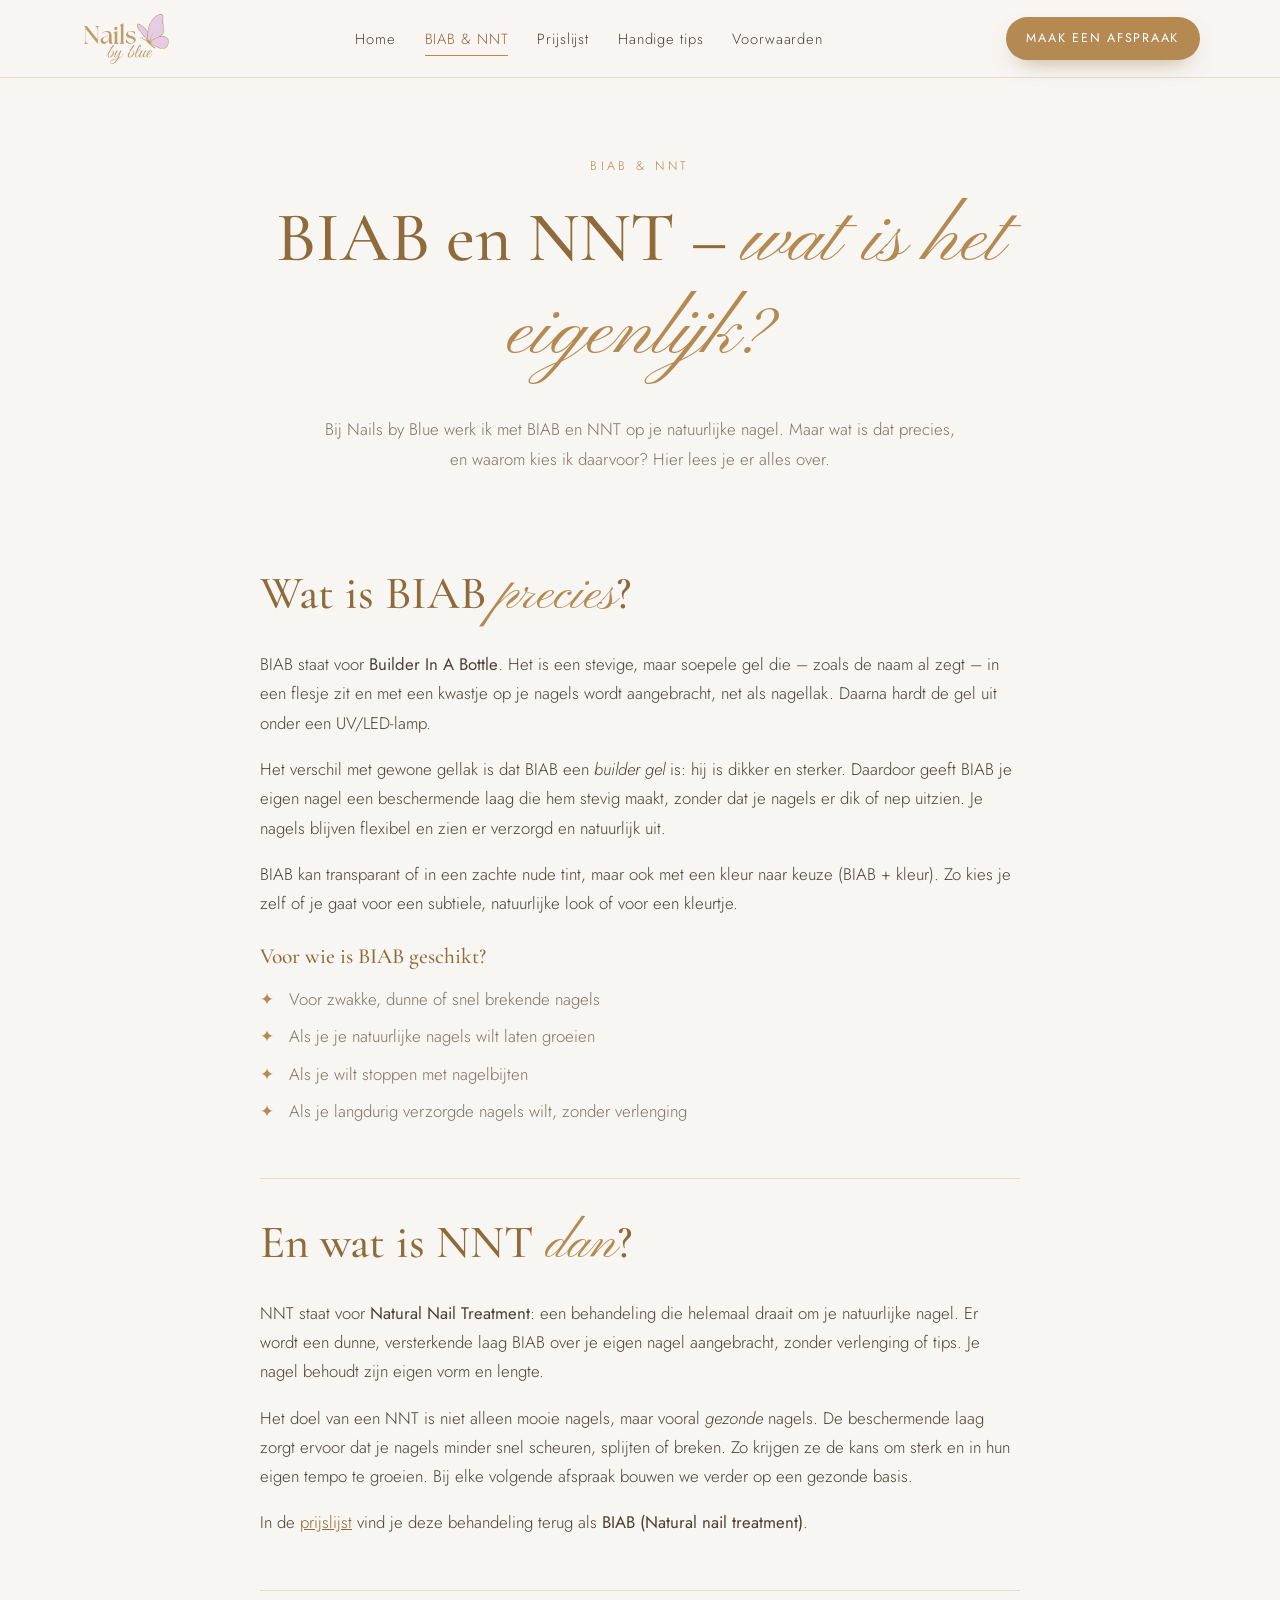
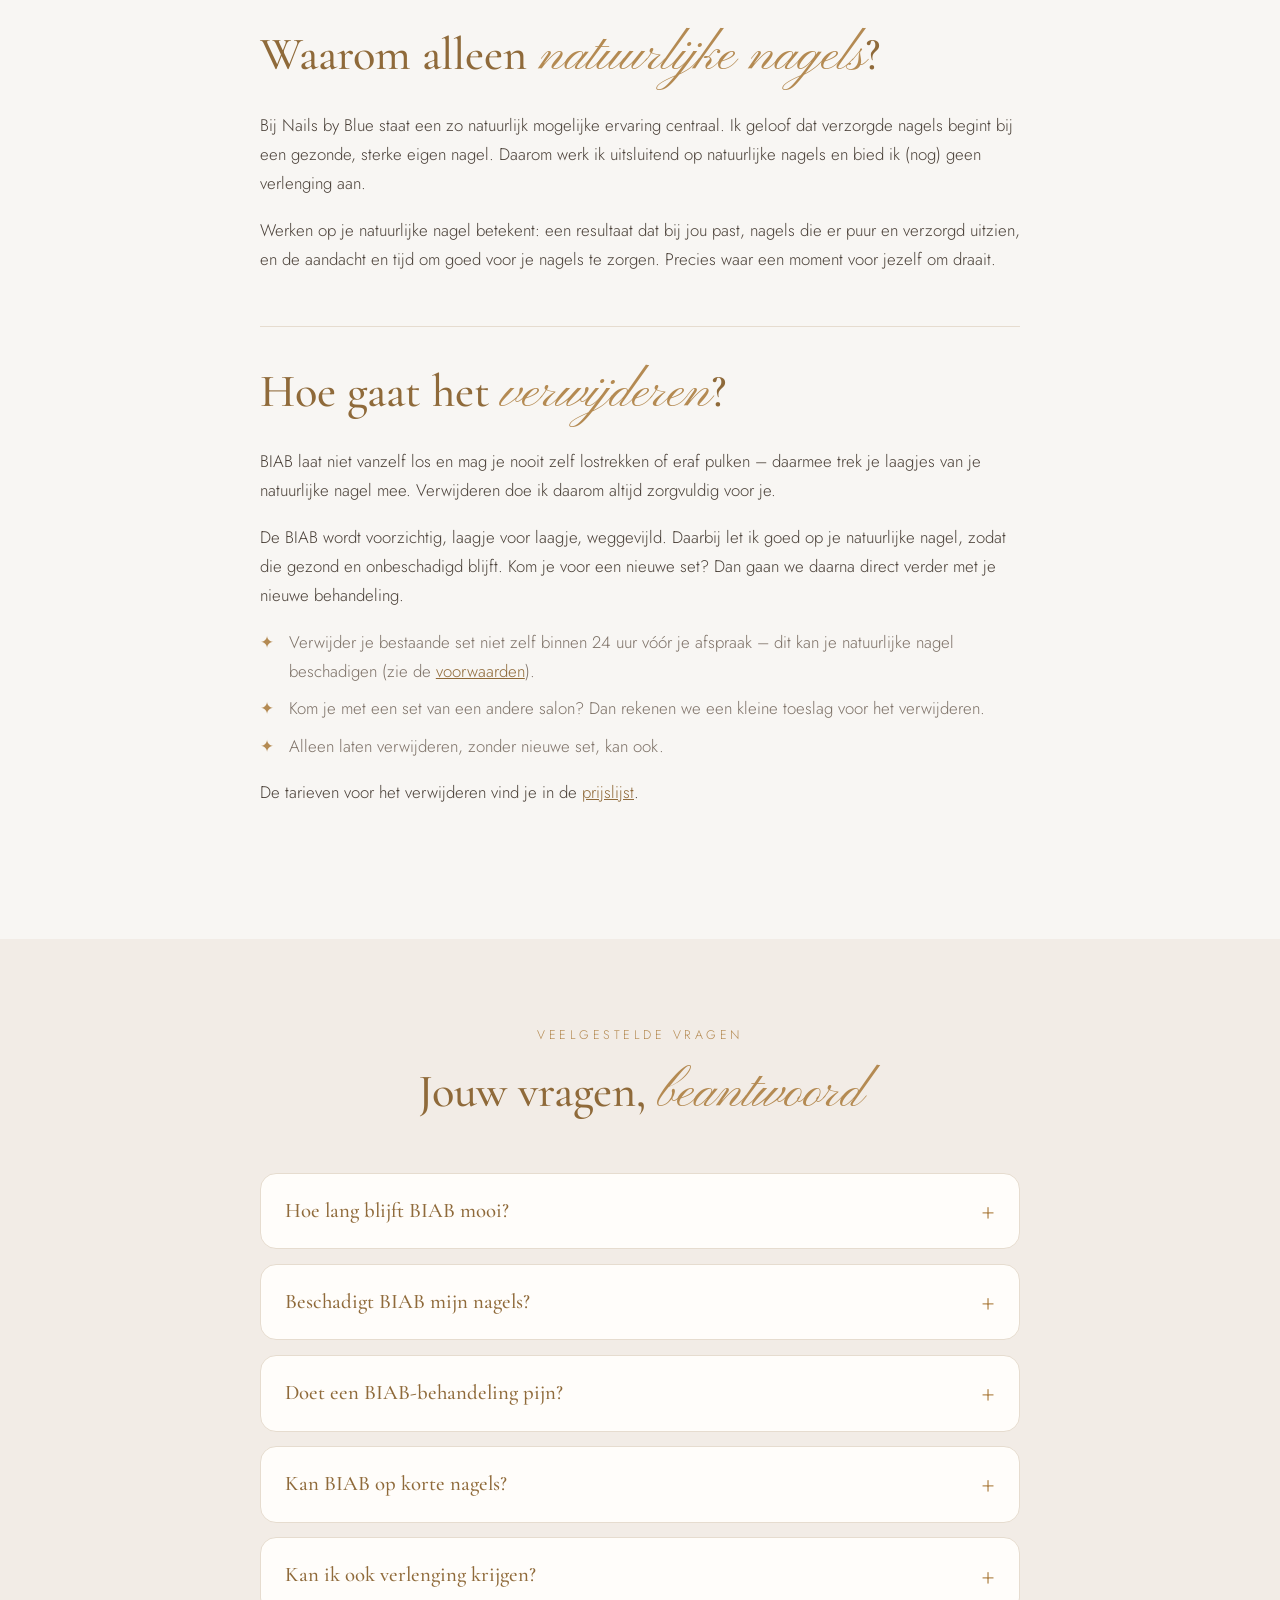
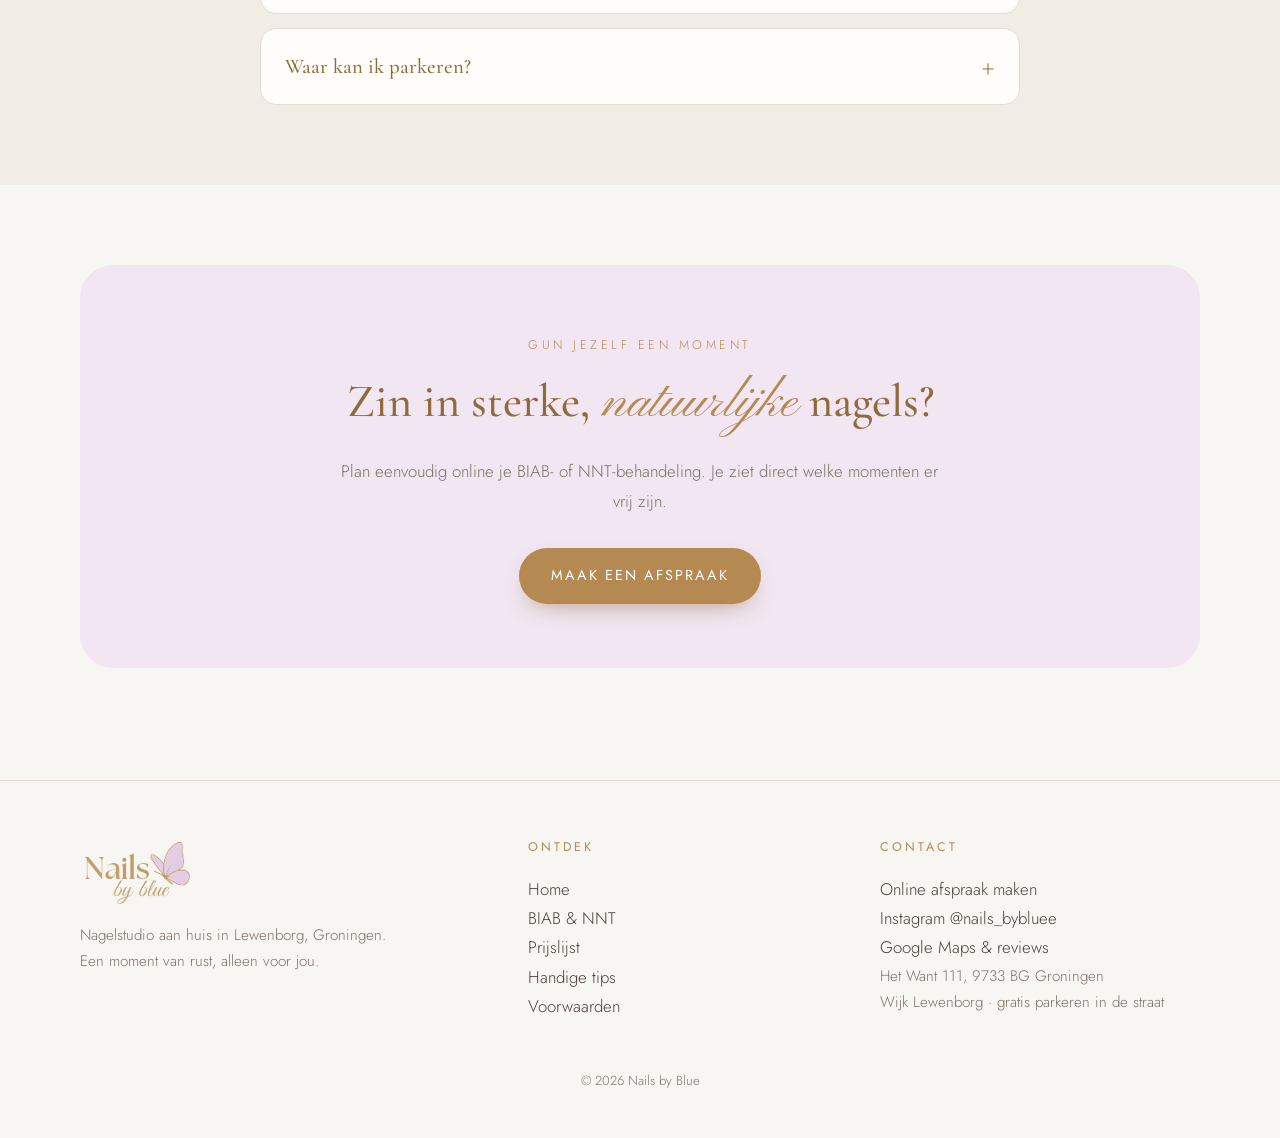
==== biab.html @ c735ba34 "Show address Het Want 111, 9733 BG Groningen on site and in structured data Co-Authored-By: Claude O" ====
<!doctype html>
<html lang="nl">
<head>
  <meta charset="utf-8">
  <meta name="viewport" content="width=device-width, initial-scale=1">
  <title>Wat is BIAB en NNT? | BIAB nagelstudio Groningen | Nails by Blue</title>
  <meta name="description" content="Wat is BIAB (Builder In A Bottle) en NNT (Natural Nail Treatment)? Lees alles over BIAB op je natuurlijke nagel, het verwijderen en veelgestelde vragen – Nails by Blue, nagelstudio aan huis in Groningen.">
  <meta property="og:title" content="Wat is BIAB en NNT? | BIAB nagelstudio Groningen | Nails by Blue">
  <meta property="og:description" content="Wat is BIAB (Builder In A Bottle) en NNT (Natural Nail Treatment)? Lees alles over BIAB op je natuurlijke nagel, het verwijderen en veelgestelde vragen – Nails by Blue, nagelstudio aan huis in Groningen.">
  <meta property="og:image" content="assets/logo-hand.png">
  <meta name="theme-color" content="#f8f6f3">
  <link rel="icon" href="assets/favicon.png">
  <link rel="preconnect" href="https://fonts.googleapis.com">
  <link rel="preconnect" href="https://fonts.gstatic.com" crossorigin>
  <link href="https://fonts.googleapis.com/css2?family=Cormorant+Garamond:ital,wght@0,400;0,500;1,400&family=Jost:wght@300;400&family=Pinyon+Script&display=swap" rel="stylesheet">
  <link rel="stylesheet" href="css/style.css?v=2026-10-13-2">
  <script type="application/ld+json">
{
  "@context": "https://schema.org",
  "@type": "FAQPage",
  "mainEntity": [
    {
      "@type": "Question",
      "name": "Hoe lang blijft BIAB mooi?",
      "acceptedAnswer": {
        "@type": "Answer",
        "text": "Gemiddeld blijft BIAB 3 tot 4 weken mooi zitten. Dit is afhankelijk van je nagelgroei en hoe je met je nagels omgaat."
      }
    },
    {
      "@type": "Question",
      "name": "Beschadigt BIAB mijn nagels?",
      "acceptedAnswer": {
        "@type": "Answer",
        "text": "Nee! Niet als het professioneel wordt aangebracht door iemand die een geschikte opleiding heeft gevolgd. Het beschadigen gebeurt meestal door het zelf lostrekken van de BIAB of het verkeerd verwijderen."
      }
    },
    {
      "@type": "Question",
      "name": "Doet een BIAB-behandeling pijn?",
      "acceptedAnswer": {
        "@type": "Answer",
        "text": "Nee! Een BIAB-behandeling doet geen pijn. Tijdens het vijlen of uitharden in de lamp kun je een warm gevoel ervaren. Dit is normaal! Geef dit altijd aan en haal je hand even uit de lamp. En wist je dat dit kan afhangen van in welke week je van je cyclus zit? Tijdens je menstruatie kunnen je nagels bijvoorbeeld wat gevoeliger zijn hiervoor."
      }
    },
    {
      "@type": "Question",
      "name": "Kan BIAB op korte nagels?",
      "acceptedAnswer": {
        "@type": "Answer",
        "text": "Ja! BIAB is geschikt voor korte nagels. Het verstevigt de natuurlijke nagels en laat deze mooi groeien."
      }
    },
    {
      "@type": "Question",
      "name": "Kan ik ook verlenging krijgen?",
      "acceptedAnswer": {
        "@type": "Answer",
        "text": "Ik werk uitsluitend op natuurlijke nagels. Helaas is verlenging (nog) niet mogelijk."
      }
    },
    {
      "@type": "Question",
      "name": "Waar kan ik parkeren?",
      "acceptedAnswer": {
        "@type": "Answer",
        "text": "De studio is op Het Want 111, 9733 BG Groningen (wijk Lewenborg). Je kunt gratis parkeren in de straat. Kom je liever met de bus? Buslijn 3 brengt je naar Lewenborg."
      }
    }
  ]
}
  </script>
</head>
<body>
  <header class="site-header">
    <div class="container nav">
      <a class="brand" href="index.html" aria-label="Nails by Blue – home"><img src="assets/logo-wordmark.png" alt="Nails by Blue" width="273" height="171"></a>
      <button class="nav-toggle" aria-label="Menu" aria-expanded="false" aria-controls="menu"><span></span><span></span><span></span></button>
      <ul class="nav-links" id="menu">
        <li><a href="index.html">Home</a></li>
        <li><a href="biab.html" aria-current="page">BIAB &amp; NNT</a></li>
        <li><a href="prijslijst.html">Prijslijst</a></li>
        <li><a href="tips.html">Handige tips</a></li>
        <li><a href="voorwaarden.html">Voorwaarden</a></li>
      </ul>
      <a class="btn btn-primary" href="https://nails-by-blue.salonized.com/widget_bookings/new?utm_source=website&amp;utm_medium=site&amp;utm_content=cta" target="_blank" rel="noopener">Maak een afspraak</a>
    </div>
  </header>

  <main>

    <section class="page-hero">
      <div class="narrow">
        <span class="eyebrow">BIAB &amp; NNT</span>
        <h1>BIAB en NNT – <span class="script">wat is het eigenlijk?</span></h1>
        <p>Bij Nails by Blue werk ik met BIAB en NNT op je natuurlijke nagel. Maar wat is dat precies, en waarom kies ik daarvoor? Hier lees je er alles over.</p>
      </div>
    </section>

    <section class="article" style="padding-top:1rem">
      <div class="narrow">
        <div class="article-block reveal">
          <h2>Wat is BIAB <span class="script">precies</span>?</h2>
          <p>BIAB staat voor <strong>Builder In A Bottle</strong>. Het is een stevige, maar soepele gel die – zoals de naam al zegt – in een flesje zit en met een kwastje op je nagels wordt aangebracht, net als nagellak. Daarna hardt de gel uit onder een UV/LED-lamp.</p>
          <p>Het verschil met gewone gellak is dat BIAB een <em>builder gel</em> is: hij is dikker en sterker. Daardoor geeft BIAB je eigen nagel een beschermende laag die hem stevig maakt, zonder dat je nagels er dik of nep uitzien. Je nagels blijven flexibel en zien er verzorgd en natuurlijk uit.</p>
          <p>BIAB kan transparant of in een zachte nude tint, maar ook met een kleur naar keuze (BIAB + kleur). Zo kies je zelf of je gaat voor een subtiele, natuurlijke look of voor een kleurtje.</p>
          <h3>Voor wie is BIAB geschikt?</h3>
          <ul class="check-list">
            <li>Voor zwakke, dunne of snel brekende nagels</li>
            <li>Als je je natuurlijke nagels wilt laten groeien</li>
            <li>Als je wilt stoppen met nagelbijten</li>
            <li>Als je langdurig verzorgde nagels wilt, zonder verlenging</li>
          </ul>
        </div>

        <div class="article-block reveal">
          <h2>En wat is NNT <span class="script">dan</span>?</h2>
          <p>NNT staat voor <strong>Natural Nail Treatment</strong>: een behandeling die helemaal draait om je natuurlijke nagel. Er wordt een dunne, versterkende laag BIAB over je eigen nagel aangebracht, zonder verlenging of tips. Je nagel behoudt zijn eigen vorm en lengte.</p>
          <p>Het doel van een NNT is niet alleen mooie nagels, maar vooral <em>gezonde</em> nagels. De beschermende laag zorgt ervoor dat je nagels minder snel scheuren, splijten of breken. Zo krijgen ze de kans om sterk en in hun eigen tempo te groeien. Bij elke volgende afspraak bouwen we verder op een gezonde basis.</p>
          <p>In de <a href="prijslijst.html">prijslijst</a> vind je deze behandeling terug als <strong>BIAB (Natural nail treatment)</strong>.</p>
        </div>

        <div class="article-block reveal">
          <h2>Waarom alleen <span class="script">natuurlijke nagels</span>?</h2>
          <p>Bij Nails by Blue staat een zo natuurlijk mogelijke ervaring centraal. Ik geloof dat verzorgde nagels begint bij een gezonde, sterke eigen nagel. Daarom werk ik uitsluitend op natuurlijke nagels en bied ik (nog) geen verlenging aan.</p>
          <p>Werken op je natuurlijke nagel betekent: een resultaat dat bij jou past, nagels die er puur en verzorgd uitzien, en de aandacht en tijd om goed voor je nagels te zorgen. Precies waar een moment voor jezelf om draait.</p>
        </div>

        <div class="article-block reveal">
          <h2>Hoe gaat het <span class="script">verwijderen</span>?</h2>
          <p>BIAB laat niet vanzelf los en mag je nooit zelf lostrekken of eraf pulken – daarmee trek je laagjes van je natuurlijke nagel mee. Verwijderen doe ik daarom altijd zorgvuldig voor je.</p>
          <p>De BIAB wordt voorzichtig, laagje voor laagje, weggevijld. Daarbij let ik goed op je natuurlijke nagel, zodat die gezond en onbeschadigd blijft. Kom je voor een nieuwe set? Dan gaan we daarna direct verder met je nieuwe behandeling.</p>
          <ul class="check-list">
            <li>Verwijder je bestaande set niet zelf binnen 24 uur vóór je afspraak – dit kan je natuurlijke nagel beschadigen (zie de <a href="voorwaarden.html">voorwaarden</a>).</li>
            <li>Kom je met een set van een andere salon? Dan rekenen we een kleine toeslag voor het verwijderen.</li>
            <li>Alleen laten verwijderen, zonder nieuwe set, kan ook.</li>
          </ul>
          <p>De tarieven voor het verwijderen vind je in de <a href="prijslijst.html">prijslijst</a>.</p>
        </div>
      </div>
    </section>

    <section class="section-soft" id="veelgestelde-vragen">
      <div class="narrow">
        <div class="section-head reveal">
          <span class="eyebrow">Veelgestelde vragen</span>
          <h2>Jouw vragen, <span class="script">beantwoord</span></h2>
        </div>
        <div class="faq">
          <details class="faq-item reveal">
            <summary>Hoe lang blijft BIAB mooi?</summary>
            <p>Gemiddeld blijft BIAB 3 tot 4 weken mooi zitten. Dit is afhankelijk van je nagelgroei en hoe je met je nagels omgaat.</p>
          </details>
          <details class="faq-item reveal">
            <summary>Beschadigt BIAB mijn nagels?</summary>
            <p>Nee! Niet als het professioneel wordt aangebracht door iemand die een geschikte opleiding heeft gevolgd. Het beschadigen gebeurt meestal door het zelf lostrekken van de BIAB of het verkeerd verwijderen.</p>
          </details>
          <details class="faq-item reveal">
            <summary>Doet een BIAB-behandeling pijn?</summary>
            <p>Nee! Een BIAB-behandeling doet geen pijn. Tijdens het vijlen of uitharden in de lamp kun je een warm gevoel ervaren. Dit is normaal! Geef dit altijd aan en haal je hand even uit de lamp.</p>
            <p>En wist je dat dit kan afhangen van in welke week je van je cyclus zit? Tijdens je menstruatie kunnen je nagels bijvoorbeeld wat gevoeliger zijn hiervoor.</p>
          </details>
          <details class="faq-item reveal">
            <summary>Kan BIAB op korte nagels?</summary>
            <p>Ja! BIAB is geschikt voor korte nagels. Het verstevigt de natuurlijke nagels en laat deze mooi groeien.</p>
          </details>
          <details class="faq-item reveal">
            <summary>Kan ik ook verlenging krijgen?</summary>
            <p>Ik werk uitsluitend op natuurlijke nagels. Helaas is verlenging (nog) niet mogelijk.</p>
          </details>
          <details class="faq-item reveal">
            <summary>Waar kan ik parkeren?</summary>
            <p>De studio is op Het Want 111, 9733 BG Groningen (wijk Lewenborg). Je kunt gratis parkeren in de straat. Kom je liever met de bus? Buslijn 3 brengt je naar Lewenborg.</p>
          </details>
        </div>
      </div>
    </section>

    <section>
      <div class="container">
        <div class="cta-band reveal">
          <span class="eyebrow">Gun jezelf een moment</span>
          <h2>Zin in sterke, <span class="script">natuurlijke</span> nagels?</h2>
          <p>Plan eenvoudig online je BIAB- of NNT-behandeling. Je ziet direct welke momenten er vrij zijn.</p>
          <a class="btn btn-primary" href="https://nails-by-blue.salonized.com/widget_bookings/new?utm_source=website&amp;utm_medium=site&amp;utm_content=cta" target="_blank" rel="noopener">Maak een afspraak</a>
        </div>
      </div>
    </section>

  </main>

  <footer class="site-footer">
    <div class="container footer-grid">
      <div>
        <img src="assets/logo-wordmark.png" alt="Nails by Blue" width="273" height="171">
        <p>Nagelstudio aan huis in Lewenborg, Groningen.<br>Een moment van rust, alleen voor jou.</p>
      </div>
      <div>
        <h4>Ontdek</h4>
        <ul>
        <li><a href="index.html">Home</a></li>
        <li><a href="biab.html" aria-current="page">BIAB &amp; NNT</a></li>
        <li><a href="prijslijst.html">Prijslijst</a></li>
        <li><a href="tips.html">Handige tips</a></li>
        <li><a href="voorwaarden.html">Voorwaarden</a></li>
        </ul>
      </div>
      <div>
        <h4>Contact</h4>
        <ul>
          <li><a href="https://nails-by-blue.salonized.com/widget_bookings/new?utm_source=website&amp;utm_medium=site&amp;utm_content=cta" target="_blank" rel="noopener">Online afspraak maken</a></li>
          <li><a href="https://www.instagram.com/nails_bybluee/" target="_blank" rel="noopener">Instagram @nails_bybluee</a></li>
          <li><a href="https://maps.google.com/?cid=5210472031992798231" target="_blank" rel="noopener">Google Maps &amp; reviews</a></li>
          <li><address>Het Want 111, 9733 BG Groningen<br>Wijk Lewenborg &middot; gratis parkeren in de straat</address></li>
        </ul>
      </div>
    </div>
    <p class="copyright">&copy; <span data-year>2026</span> Nails by Blue</p>
  </footer>

  <div class="float-cta"><a class="btn btn-primary" href="https://nails-by-blue.salonized.com/widget_bookings/new?utm_source=website&amp;utm_medium=site&amp;utm_content=cta" target="_blank" rel="noopener">Maak een afspraak</a></div>
  <script src="js/main.js?v=2026-10-13"></script>
</body>
</html>
---- css/style.css ----
/* Nails by Blue — huisstijl: warm off-white, goud, lila en zachtroze */
:root {
  --bg: #f8f6f3;
  --bg-soft: #f2ece6;
  --cream: #fffdfa;
  --gold: #b48a52;
  --gold-dark: #8f6a3a;
  --lilac: #e4cce4;
  --lilac-soft: #f1e6f1;
  --blush: #f3c9bd;
  --text: #4a4038;
  --muted: #7d7167;
  --line: #e6dccf;
  --radius: 22px;
  --serif: "Cormorant Garamond", Georgia, "Times New Roman", serif;
  --script: "Pinyon Script", "Brush Script MT", cursive;
  --sans: "Jost", system-ui, -apple-system, "Segoe UI", sans-serif;
}

* { box-sizing: border-box; }
html { scroll-behavior: smooth; }
body {
  margin: 0;
  background: var(--bg);
  color: var(--text);
  font-family: var(--sans);
  font-weight: 300;
  font-size: 1.05rem;
  line-height: 1.75;
  -webkit-font-smoothing: antialiased;
}
img { max-width: 100%; height: auto; display: block; }
a { color: var(--gold-dark); }

h1, h2, h3 {
  font-family: var(--serif);
  font-weight: 500;
  color: var(--gold-dark);
  line-height: 1.15;
  margin: 0 0 .5em;
}
h1 { font-size: clamp(2.6rem, 6vw, 4.4rem); }
h2 { font-size: clamp(2rem, 4vw, 2.9rem); }
h3 { font-size: 1.55rem; }
.script {
  font-family: var(--script);
  font-weight: 400;
  color: var(--gold);
  font-size: 1.15em;
}
.eyebrow {
  display: inline-block;
  font-size: .78rem;
  letter-spacing: .28em;
  text-transform: uppercase;
  color: var(--gold);
  margin-bottom: 1rem;
}

.container { width: min(1120px, 100% - 2.5rem); margin-inline: auto; }
.narrow { width: min(760px, 100% - 2.5rem); margin-inline: auto; }

/* ---------- Header ---------- */
.site-header {
  position: sticky; top: 0; z-index: 50;
  background: rgba(248, 246, 243, .9);
  backdrop-filter: blur(10px);
  border-bottom: 1px solid var(--line);
}
.nav {
  display: flex; align-items: center; justify-content: space-between;
  gap: 1rem; padding: .6rem 0;
}
.brand img { height: 58px; width: auto; }
.nav-links {
  display: flex; align-items: center; gap: 1.8rem;
  list-style: none; margin: 0; padding: 0;
}
.nav-links a {
  text-decoration: none; color: var(--text);
  font-size: .92rem; letter-spacing: .06em;
  padding: .3rem 0; border-bottom: 1px solid transparent;
  transition: color .2s, border-color .2s;
}
.nav-links a:hover, .nav-links a[aria-current="page"] {
  color: var(--gold-dark); border-color: var(--gold);
}
.nav-toggle {
  display: none; background: none; border: 0; cursor: pointer;
  padding: .5rem; color: var(--gold-dark);
}
.nav-toggle span { display: block; width: 24px; height: 1.5px; background: currentColor; margin: 5px 0; }

/* ---------- Buttons ---------- */
.btn {
  display: inline-flex; align-items: center; gap: .6rem;
  padding: .95rem 2rem;
  border-radius: 999px;
  font-family: var(--sans); font-size: .9rem; font-weight: 400;
  letter-spacing: .14em; text-transform: uppercase; text-decoration: none;
  transition: transform .2s, box-shadow .2s, background .2s, color .2s;
}
.btn-primary { background: var(--gold); color: #fff; box-shadow: 0 10px 24px -12px rgba(143, 106, 58, .7); }
.btn-primary:hover { background: var(--gold-dark); transform: translateY(-2px); }
.btn-ghost { border: 1px solid var(--gold); color: var(--gold-dark); background: transparent; }
.btn-ghost:hover { background: var(--lilac-soft); }
.nav .btn { padding: .65rem 1.3rem; font-size: .78rem; }

/* ---------- Hero ---------- */
.hero { position: relative; overflow: hidden; padding: 4.5rem 0 5rem; }
.hero::before {
  content: ""; position: absolute; inset: auto -10% -40% auto;
  width: 620px; height: 620px; border-radius: 50%;
  background: radial-gradient(circle, var(--lilac-soft) 0%, transparent 70%);
  z-index: -1;
}
.hero-grid {
  display: grid; grid-template-columns: 1.1fr .9fr; gap: 3rem; align-items: center;
}
.hero p.lead { font-size: 1.15rem; color: var(--text); max-width: 32em; }
.hero-actions { display: flex; flex-wrap: wrap; gap: 1rem; margin-top: 2rem; }
.hero-art {
  background: var(--cream); border-radius: 50% 50% var(--radius) var(--radius);
  padding: 3rem 2.5rem 2rem; border: 1px solid var(--line);
}
.hero-art img { margin: 0 auto; width: 100%; max-width: 340px; }
.meta-row {
  display: flex; flex-wrap: wrap; gap: .5rem 1.6rem;
  margin-top: 2.2rem; font-size: .9rem; color: var(--muted);
}
.meta-row span::before { content: "✦ "; color: var(--gold); }

/* ---------- Sections ---------- */
section { padding: 5rem 0; }
.section-soft { background: var(--bg-soft); }
.section-head { text-align: center; max-width: 640px; margin: 0 auto 3rem; }
.section-head p { color: var(--muted); }

.pillars { display: grid; grid-template-columns: repeat(3, 1fr); gap: 1.6rem; }
.card {
  background: var(--cream); border: 1px solid var(--line);
  border-radius: var(--radius); padding: 2.2rem 2rem;
}
.card .icon {
  width: 52px; height: 52px; border-radius: 50%;
  display: grid; place-items: center; margin-bottom: 1.2rem;
  background: var(--lilac-soft); color: var(--gold-dark); font-size: 1.4rem;
}
.card p { margin: 0; color: var(--muted); }

.split { display: grid; grid-template-columns: 1fr 1fr; gap: 4rem; align-items: center; }
.quote {
  font-family: var(--serif); font-style: italic; font-size: 1.7rem;
  color: var(--gold-dark); line-height: 1.4;
  border-left: 2px solid var(--lilac); padding-left: 1.6rem; margin: 0;
}

.steps { counter-reset: step; display: grid; grid-template-columns: repeat(4, 1fr); gap: 1.4rem; }
.step { position: relative; padding-top: 3.2rem; }
.step::before {
  counter-increment: step; content: "0" counter(step);
  position: absolute; top: 0; left: 0;
  font-family: var(--serif); font-size: 2.4rem; color: var(--lilac);
}
.step p { color: var(--muted); margin: 0; font-size: .97rem; }

.cta-band {
  text-align: center; background: var(--lilac-soft);
  border-radius: calc(var(--radius) * 1.5); padding: 4rem 2rem;
}
.cta-band p { color: var(--muted); max-width: 36em; margin: 0 auto 2rem; }

/* ---------- Page header ---------- */
.page-hero { text-align: center; padding: 4.5rem 0 2.5rem; }
.page-hero p { color: var(--muted); max-width: 38em; margin: 0 auto; }

/* ---------- Prijslijst ---------- */
.price-group { margin-bottom: 2.8rem; }
.price-group h3 { border-bottom: 1px solid var(--line); padding-bottom: .5rem; }
.price-list { list-style: none; margin: 0; padding: 0; }
.price-list li {
  display: grid; grid-template-columns: 1fr auto; gap: .2rem 1rem;
  padding: .9rem 0; border-bottom: 1px dashed var(--line);
}
.price-list .name { font-weight: 400; }
.price-list .price { font-family: var(--serif); font-size: 1.35rem; color: var(--gold-dark); }
.price-list .desc { grid-column: 1 / -1; font-size: .92rem; color: var(--muted); }

.note {
  background: var(--cream); border: 1px solid var(--line); border-left: 3px solid var(--lilac);
  border-radius: 12px; padding: 1.2rem 1.4rem; font-size: .95rem; color: var(--muted);
}

/* ---------- Voorwaarden & tips ---------- */
.terms { counter-reset: term; list-style: none; padding: 0; margin: 0; }
.terms > li {
  position: relative; padding: 1.4rem 0 1.4rem 3.4rem; border-bottom: 1px solid var(--line);
}
.terms > li::before {
  counter-increment: term; content: counter(term);
  position: absolute; left: 0; top: 1.3rem;
  width: 2.2rem; height: 2.2rem; border-radius: 50%;
  display: grid; place-items: center;
  background: var(--lilac-soft); color: var(--gold-dark);
  font-family: var(--serif); font-size: 1.15rem;
}
.terms h3 { font-size: 1.3rem; margin-bottom: .2rem; }
.terms p { margin: 0; color: var(--muted); }

.tips { display: grid; grid-template-columns: repeat(2, 1fr); gap: 1.4rem; }
.tips .card h3 { font-size: 1.35rem; }

/* ---------- Footer ---------- */
.site-footer { border-top: 1px solid var(--line); padding: 3.5rem 0 2rem; margin-top: 2rem; }
.footer-grid { display: grid; grid-template-columns: 1.3fr 1fr 1fr; gap: 2rem; }
.footer-grid img { height: 72px; width: auto; margin-bottom: .8rem; }
.footer-grid h4 {
  font-family: var(--sans); font-weight: 400; font-size: .78rem;
  letter-spacing: .24em; text-transform: uppercase; color: var(--gold); margin: 0 0 1rem;
}
.footer-grid ul { list-style: none; padding: 0; margin: 0; }
.footer-grid a { text-decoration: none; color: var(--text); }
.footer-grid a:hover { color: var(--gold-dark); }
.footer-grid p { margin: 0; color: var(--muted); font-size: .95rem; }
.copyright { text-align: center; color: var(--muted); font-size: .82rem; margin-top: 3rem; }

/* ---------- Floating booking button (mobiel) ---------- */
.float-cta { display: none; }

/* ---------- Animatie ---------- */
.reveal { opacity: 0; transform: translateY(18px); transition: opacity .8s ease, transform .8s ease; }
.reveal.visible { opacity: 1; transform: none; }
@media (prefers-reduced-motion: reduce) {
  .reveal { opacity: 1; transform: none; transition: none; }
  html { scroll-behavior: auto; }
}

/* ---------- Responsive ---------- */
@media (max-width: 900px) {
  .hero-grid, .split { grid-template-columns: 1fr; gap: 2.5rem; }
  .hero-art { max-width: 380px; margin: 0 auto; order: -1; padding: 2rem 1.8rem 1.4rem; }
  .pillars { grid-template-columns: 1fr; }
  .steps { grid-template-columns: repeat(2, 1fr); }
  .footer-grid { grid-template-columns: 1fr; }
}
@media (max-width: 760px) {
  .nav-toggle { display: block; }
  .nav-links {
    display: none; position: absolute; top: 100%; left: 0; right: 0;
    flex-direction: column; gap: 0; background: var(--bg);
    border-bottom: 1px solid var(--line); padding: .5rem 0 1.2rem;
  }
  .nav-links.open { display: flex; }
  .nav-links li { width: 100%; text-align: center; }
  .nav-links a { display: block; padding: .8rem; }
  .nav > .btn { display: none; }
  .brand img { height: 48px; }
  .tips { grid-template-columns: 1fr; }
  .steps { grid-template-columns: 1fr; }
  section { padding: 3.5rem 0; }
  .float-cta {
    display: flex; justify-content: center;
    position: fixed; left: 1rem; right: 1rem; bottom: 1rem; z-index: 60;
  }
  .float-cta .btn { width: 100%; justify-content: center; }
  body { padding-bottom: 4.5rem; }
}

/* ---------- Info-strip (home) ---------- */
.info-strip { padding: 0 0 4rem; }
.info-grid {
  display: grid; grid-template-columns: repeat(3, 1fr); gap: 1.4rem;
  border-top: 1px solid var(--line); padding-top: 2.6rem;
}
.info-item { display: flex; align-items: flex-start; gap: 1rem; }
.info-item svg {
  flex: none; width: 44px; height: 44px; padding: 9px; border-radius: 50%;
  background: var(--lilac-soft); fill: none; stroke: var(--gold-dark);
  stroke-width: 1.3; stroke-linecap: round; stroke-linejoin: round;
}
.info-item h3 { font-size: 1.3rem; margin: 0 0 .1rem; }
.info-item p { margin: 0; color: var(--muted); font-size: .95rem; }
@media (max-width: 900px) {
  .info-grid { grid-template-columns: 1fr; }
}

/* ---------- Hero: zoekwoord-kop (h1) boven de blikvanger ---------- */
.hero-kicker {
  font-family: var(--sans); font-weight: 400; line-height: 1.6;
  margin: 0 0 1rem;
}
.hero-title {
  font-family: var(--serif); font-weight: 500; color: var(--gold-dark);
  font-size: clamp(2.6rem, 6vw, 4.4rem); line-height: 1.15; margin: 0 0 .5em;
}

/* ---------- Ligging & bereikbaarheid (home) ---------- */
.location { padding-bottom: 2rem; }
.info-list {
  list-style: none; margin: 0; padding: 2rem;
  display: grid; gap: 1.5rem;
  background: var(--cream); border: 1px solid var(--line); border-radius: var(--radius);
}

/* ---------- Artikel (BIAB & NNT) ---------- */
.article-block { padding: 2.2rem 0; border-bottom: 1px solid var(--line); }
.article-block:last-child { border-bottom: 0; }
.article-block h3 { font-size: 1.35rem; margin-top: 1.6rem; }
.article-block strong { font-weight: 400; color: var(--text); }
.check-list { list-style: none; padding: 0; margin: 1rem 0; }
.check-list li { position: relative; padding-left: 1.8rem; margin-bottom: .5rem; color: var(--muted); }
.check-list li::before { content: "✦"; position: absolute; left: 0; color: var(--gold); }

/* ---------- Veelgestelde vragen ---------- */
.faq { display: grid; gap: .9rem; }
.faq-item {
  background: var(--cream); border: 1px solid var(--line); border-radius: 16px;
  padding: 0 1.5rem;
}
.faq-item summary {
  cursor: pointer; list-style: none; position: relative;
  padding: 1.2rem 2rem 1.2rem 0;
  font-family: var(--serif); font-size: 1.3rem; font-weight: 500; color: var(--gold-dark);
}
.faq-item summary::-webkit-details-marker { display: none; }
.faq-item summary::after {
  content: "+"; position: absolute; right: 0; top: 50%; transform: translateY(-50%);
  font-family: var(--sans); font-weight: 300; font-size: 1.5rem; color: var(--gold);
}
.faq-item[open] summary::after { content: "–"; }
.faq-item p { margin: 0 0 1.2rem; color: var(--muted); }

/* ---------- Adres ---------- */
.address-line strong { font-weight: 400; color: var(--gold-dark); }
.footer-grid address { font-style: normal; color: var(--muted); font-size: .95rem; }
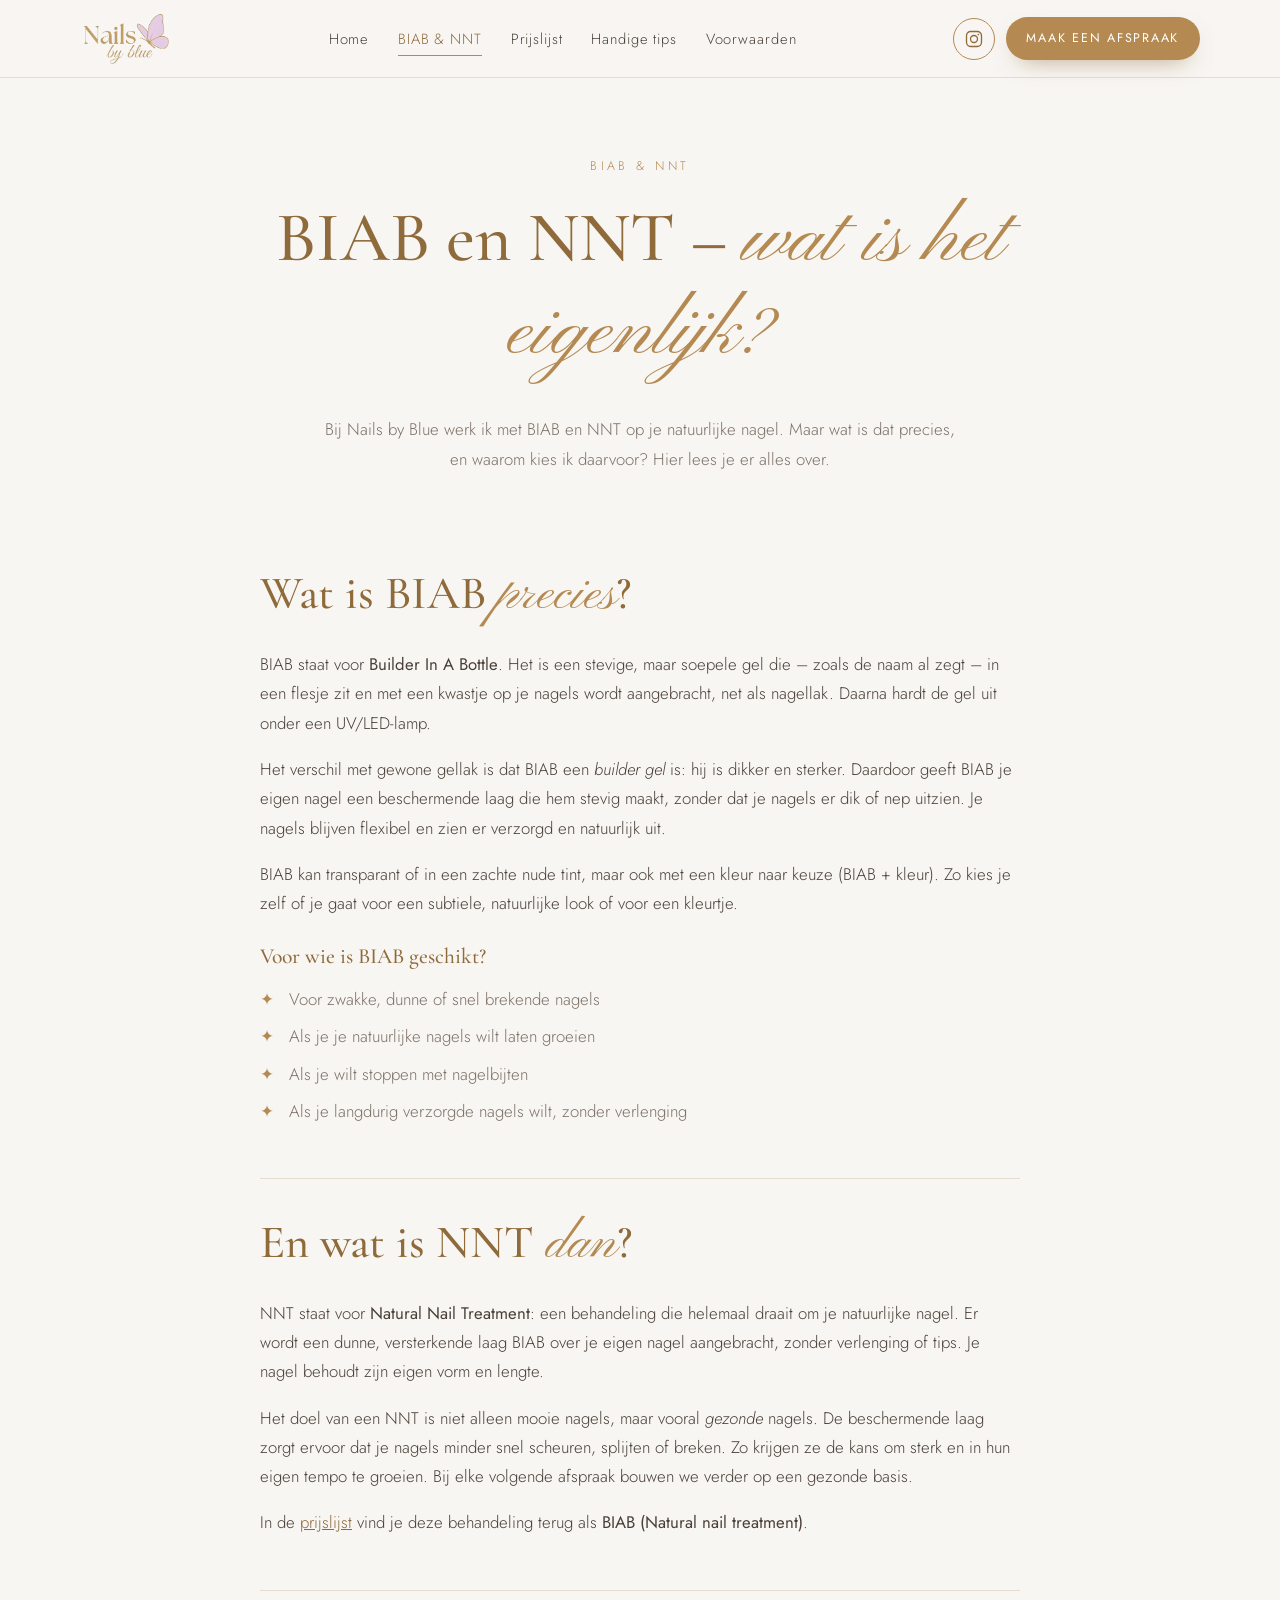
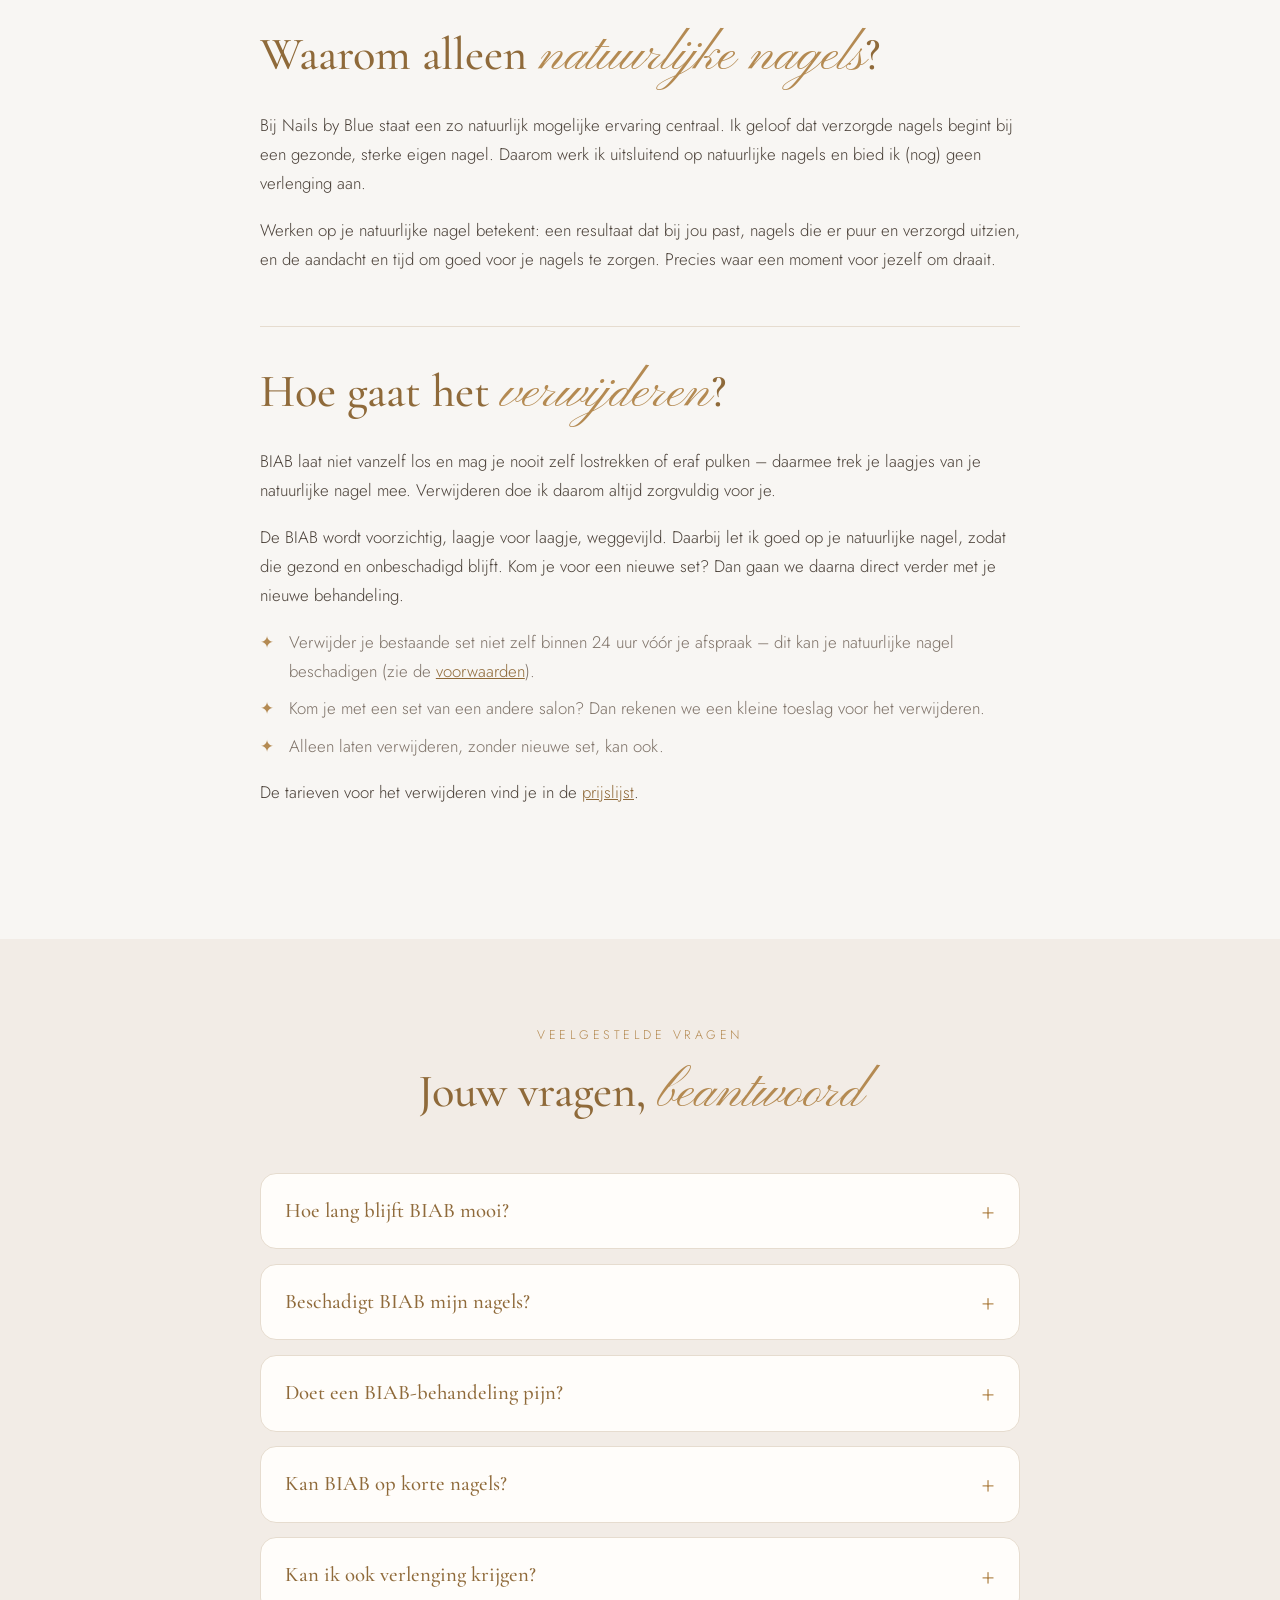
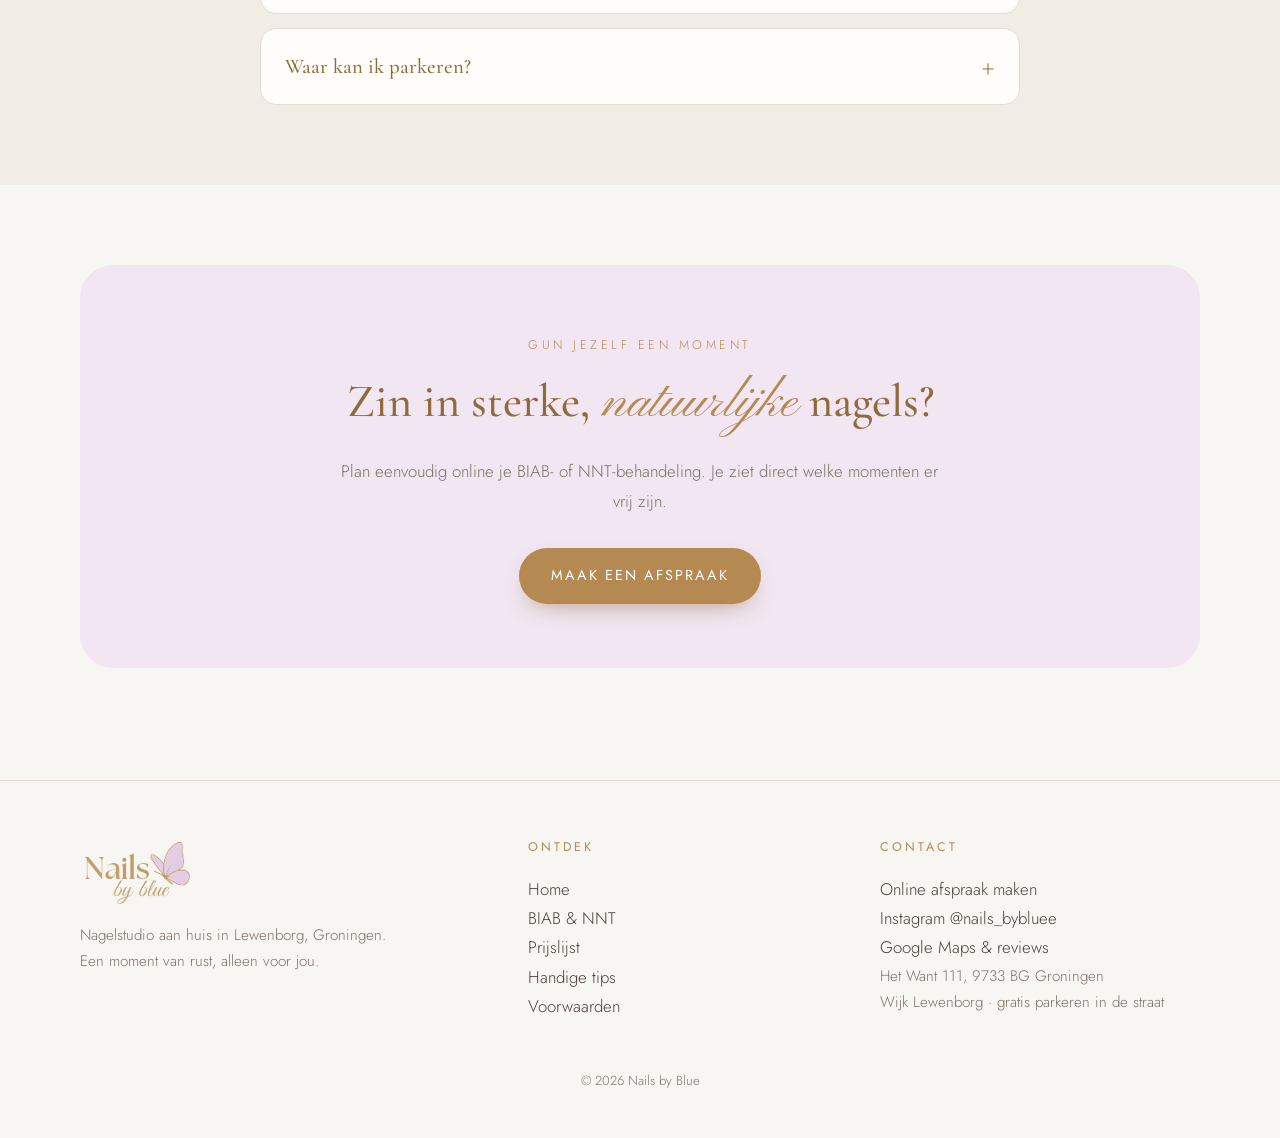
==== commit 08ed78ae: "Homepage updates: Instagram-knop, nieuwe teksten, stappen-sectie eruit, fietsen bij bereikbaarheid C" ====
--- a/biab.html
+++ b/biab.html
@@ -13,7 +13,7 @@
   <link rel="preconnect" href="https://fonts.googleapis.com">
   <link rel="preconnect" href="https://fonts.gstatic.com" crossorigin>
   <link href="https://fonts.googleapis.com/css2?family=Cormorant+Garamond:ital,wght@0,400;0,500;1,400&family=Jost:wght@300;400&family=Pinyon+Script&display=swap" rel="stylesheet">
-  <link rel="stylesheet" href="css/style.css?v=2026-10-13-2">
+  <link rel="stylesheet" href="css/style.css?v=2026-10-16">
   <script type="application/ld+json">
 {
   "@context": "https://schema.org",
@@ -83,7 +83,10 @@
         <li><a href="tips.html">Handige tips</a></li>
         <li><a href="voorwaarden.html">Voorwaarden</a></li>
       </ul>
-      <a class="btn btn-primary" href="https://nails-by-blue.salonized.com/widget_bookings/new?utm_source=website&amp;utm_medium=site&amp;utm_content=cta" target="_blank" rel="noopener">Maak een afspraak</a>
+      <div class="nav-actions">
+        <a class="btn-icon" href="https://www.instagram.com/nails_bybluee/" target="_blank" rel="noopener" aria-label="Nails by Blue op Instagram" title="Instagram"><svg viewBox="0 0 24 24" aria-hidden="true"><rect x="3" y="3" width="18" height="18" rx="5"/><circle cx="12" cy="12" r="4.2"/><circle cx="17.3" cy="6.7" r="1" class="dot"/></svg></a>
+        <a class="btn btn-primary" href="https://nails-by-blue.salonized.com/widget_bookings/new?utm_source=website&amp;utm_medium=site&amp;utm_content=cta" target="_blank" rel="noopener">Maak een afspraak</a>
+      </div>
     </div>
   </header>
 
--- a/css/style.css
+++ b/css/style.css
@@ -243,7 +243,7 @@
   .steps { grid-template-columns: repeat(2, 1fr); }
   .footer-grid { grid-template-columns: 1fr; }
 }
-@media (max-width: 760px) {
+@media (max-width: 980px) {
   .nav-toggle { display: block; }
   .nav-links {
     display: none; position: absolute; top: 100%; left: 0; right: 0;
@@ -253,7 +253,12 @@
   .nav-links.open { display: flex; }
   .nav-links li { width: 100%; text-align: center; }
   .nav-links a { display: block; padding: .8rem; }
-  .nav > .btn { display: none; }
+  .nav-links a[aria-current="page"] { border-color: transparent; }
+  .nav-actions { order: 2; margin-left: auto; }
+  .nav-toggle { order: 3; }
+}
+@media (max-width: 760px) {
+  .nav-actions .btn-primary { display: none; }
   .brand img { height: 48px; }
   .tips { grid-template-columns: 1fr; }
   .steps { grid-template-columns: 1fr; }
@@ -333,3 +338,14 @@
 /* ---------- Adres ---------- */
 .address-line strong { font-weight: 400; color: var(--gold-dark); }
 .footer-grid address { font-style: normal; color: var(--muted); font-size: .95rem; }
+
+/* ---------- Instagram-knop in de kopbalk ---------- */
+.nav-actions { display: flex; align-items: center; gap: .7rem; }
+.btn-icon {
+  display: grid; place-items: center; width: 42px; height: 42px; border-radius: 50%;
+  border: 1px solid var(--gold); color: var(--gold-dark);
+  transition: background .2s, transform .2s;
+}
+.btn-icon:hover { background: var(--lilac-soft); transform: translateY(-2px); }
+.btn-icon svg { width: 20px; height: 20px; fill: none; stroke: currentColor; stroke-width: 1.6; }
+.btn-icon svg .dot { fill: currentColor; stroke: none; }
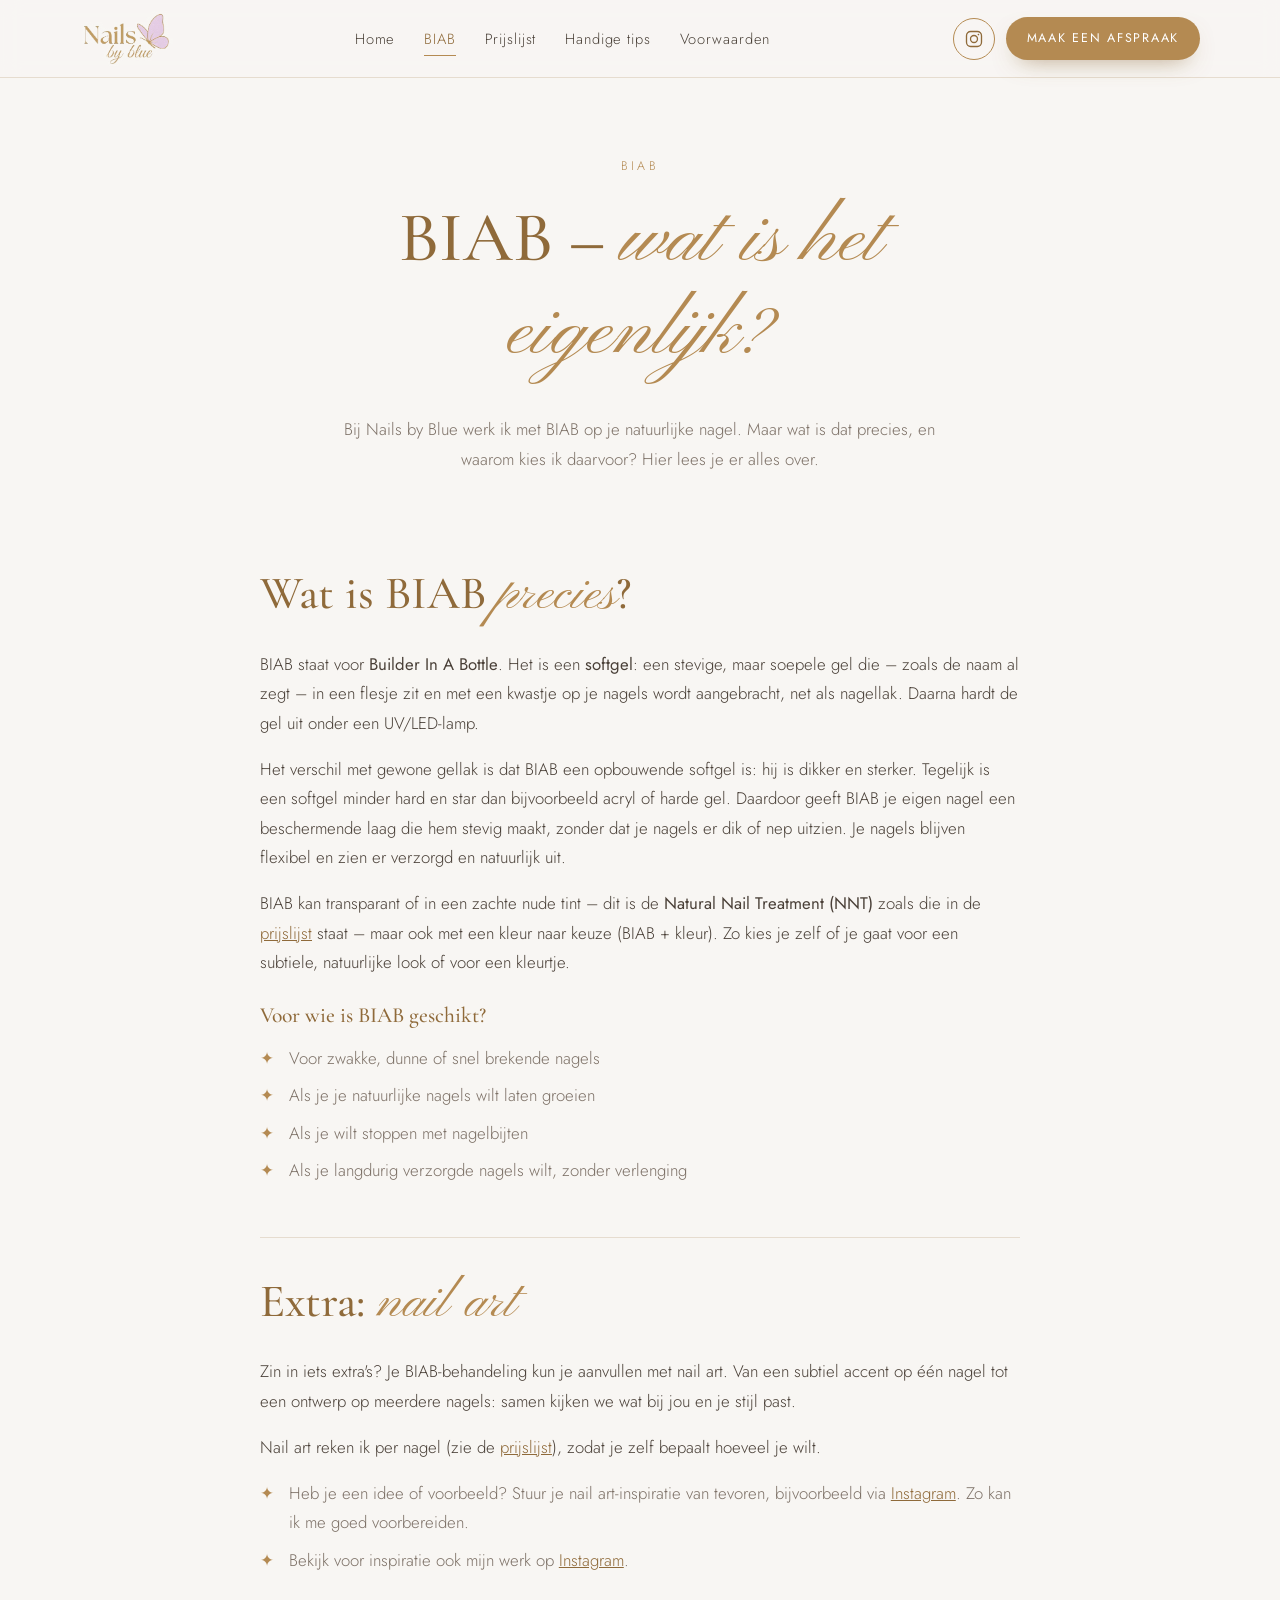
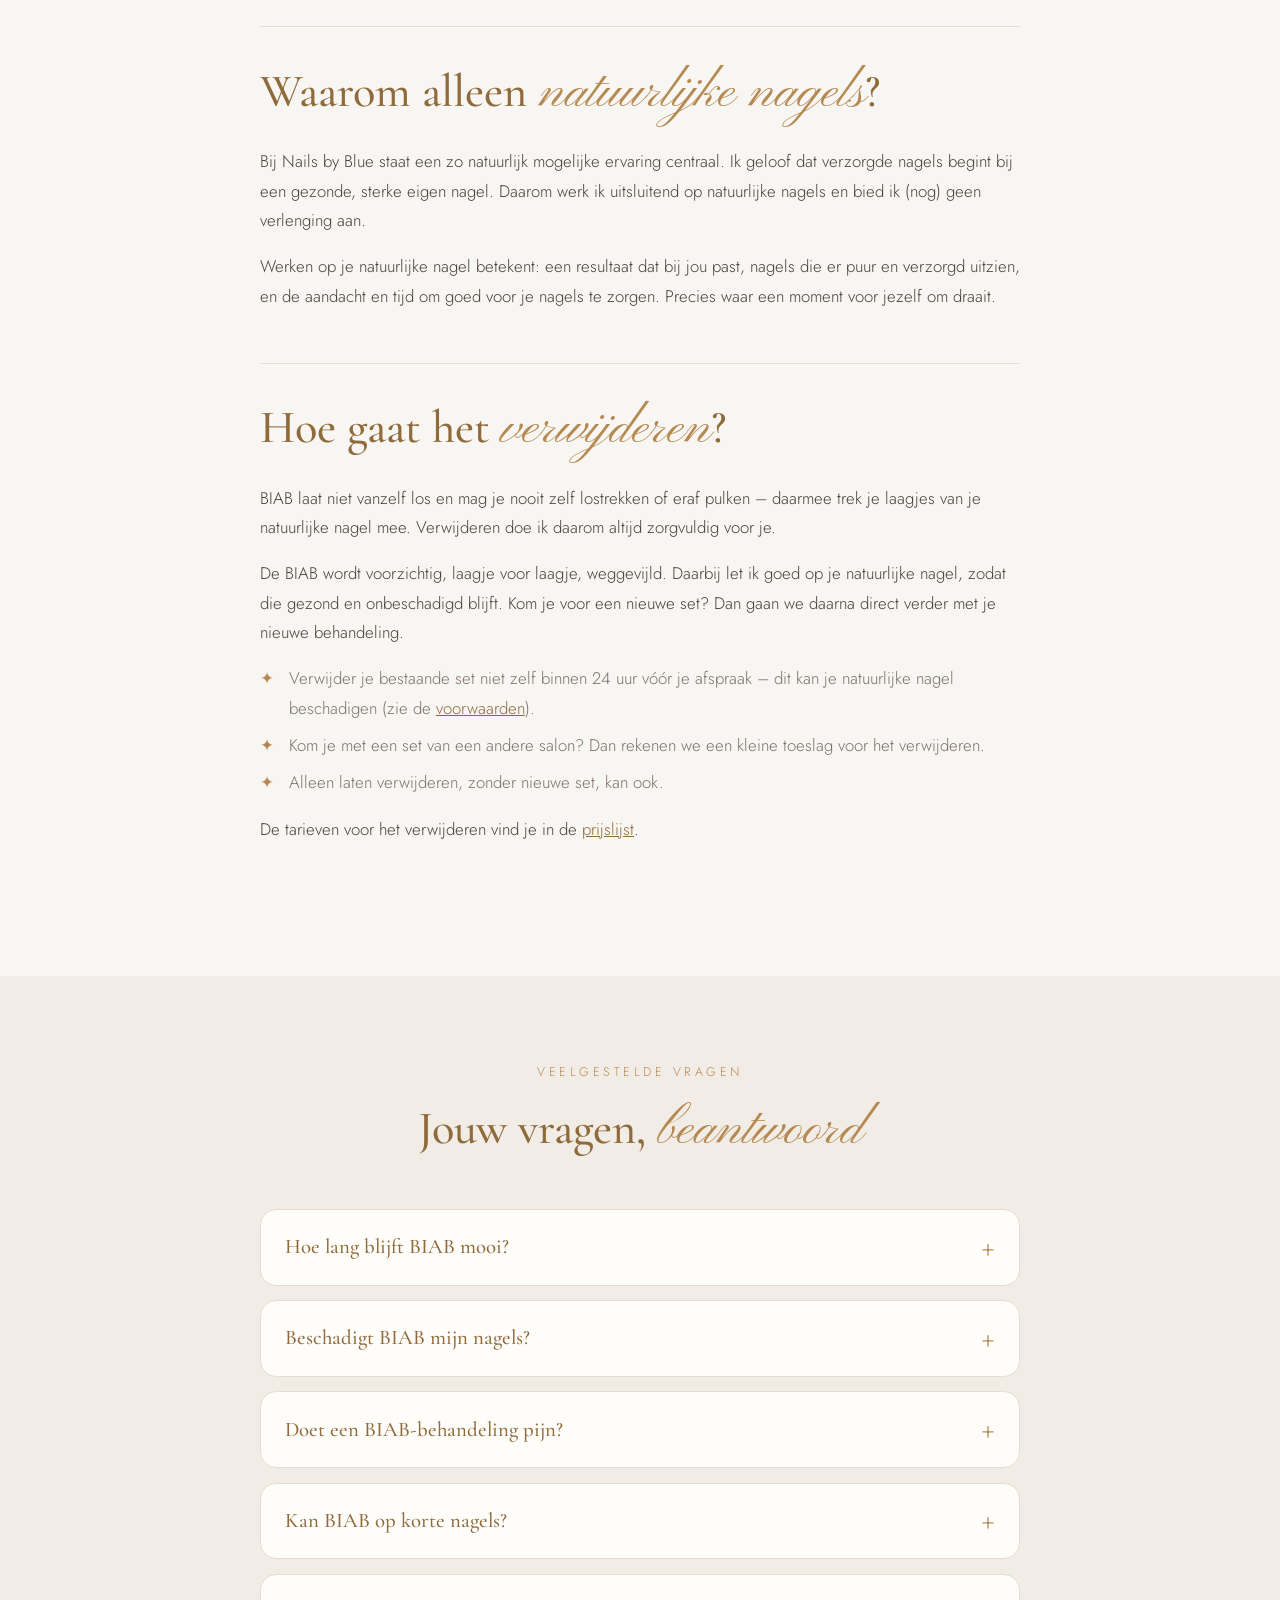
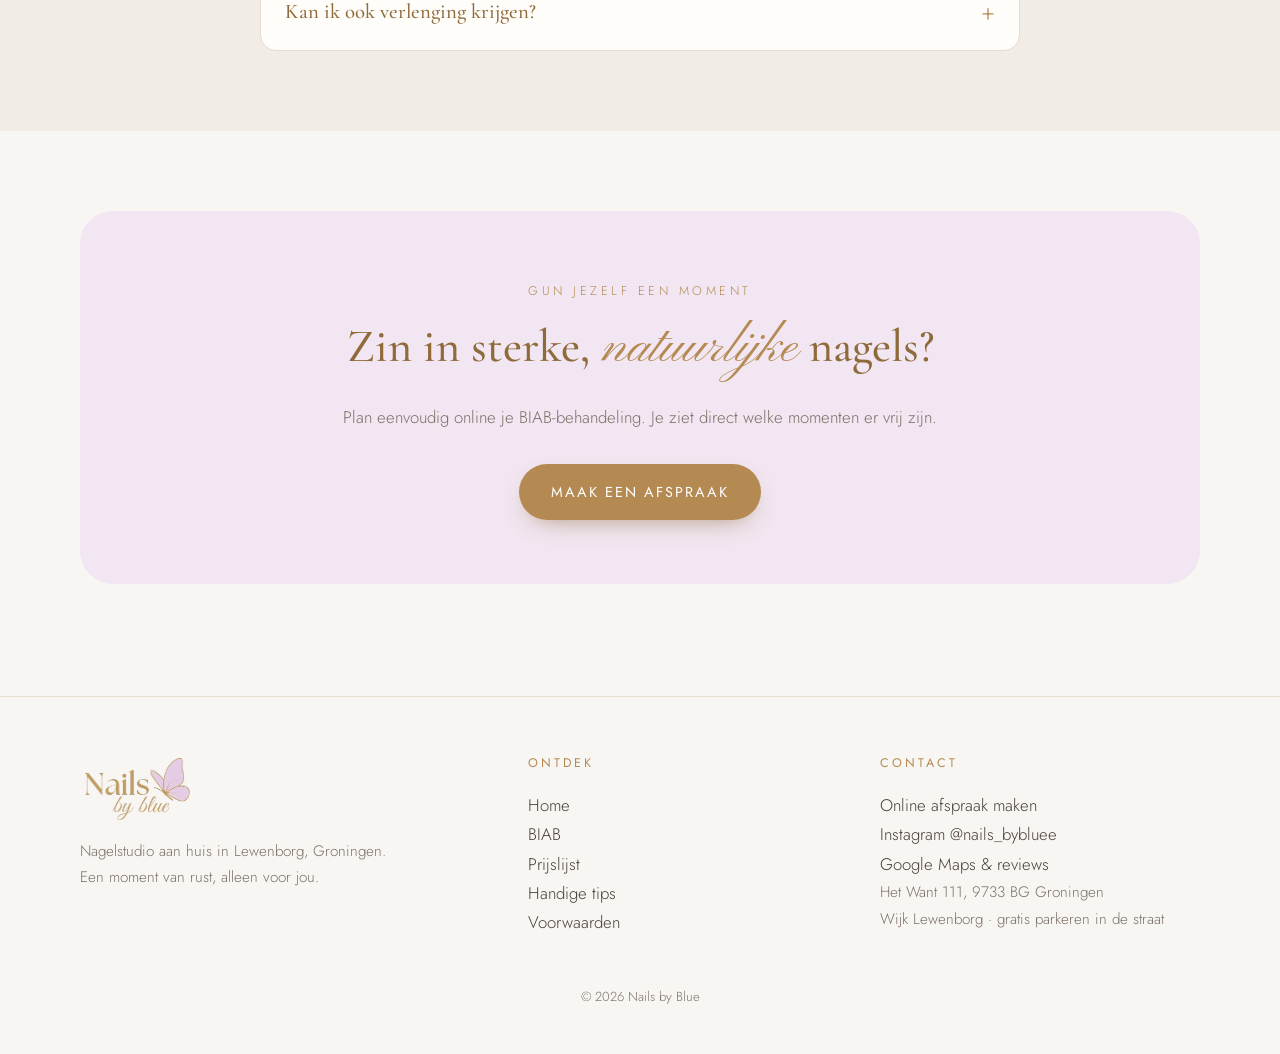
==== commit fe9d3649: "BIAB-pagina: NNT samengevoegd, softgel-uitleg, nail art toegevoegd, parkeervraag eruit Co-Authored-B" ====
--- a/biab.html
+++ b/biab.html
@@ -3,10 +3,10 @@
 <head>
   <meta charset="utf-8">
   <meta name="viewport" content="width=device-width, initial-scale=1">
-  <title>Wat is BIAB en NNT? | BIAB nagelstudio Groningen | Nails by Blue</title>
-  <meta name="description" content="Wat is BIAB (Builder In A Bottle) en NNT (Natural Nail Treatment)? Lees alles over BIAB op je natuurlijke nagel, het verwijderen en veelgestelde vragen – Nails by Blue, nagelstudio aan huis in Groningen.">
-  <meta property="og:title" content="Wat is BIAB en NNT? | BIAB nagelstudio Groningen | Nails by Blue">
-  <meta property="og:description" content="Wat is BIAB (Builder In A Bottle) en NNT (Natural Nail Treatment)? Lees alles over BIAB op je natuurlijke nagel, het verwijderen en veelgestelde vragen – Nails by Blue, nagelstudio aan huis in Groningen.">
+  <title>Wat is BIAB? | BIAB nagelstudio Groningen | Nails by Blue</title>
+  <meta name="description" content="Wat is BIAB (Builder In A Bottle)? Lees alles over BIAB op je natuurlijke nagel, nail art, het verwijderen en veelgestelde vragen – Nails by Blue, nagelstudio aan huis in Groningen.">
+  <meta property="og:title" content="Wat is BIAB? | BIAB nagelstudio Groningen | Nails by Blue">
+  <meta property="og:description" content="Wat is BIAB (Builder In A Bottle)? Lees alles over BIAB op je natuurlijke nagel, nail art, het verwijderen en veelgestelde vragen – Nails by Blue, nagelstudio aan huis in Groningen.">
   <meta property="og:image" content="assets/logo-hand.png">
   <meta name="theme-color" content="#f8f6f3">
   <link rel="icon" href="assets/favicon.png">
@@ -58,14 +58,6 @@
         "@type": "Answer",
         "text": "Ik werk uitsluitend op natuurlijke nagels. Helaas is verlenging (nog) niet mogelijk."
       }
-    },
-    {
-      "@type": "Question",
-      "name": "Waar kan ik parkeren?",
-      "acceptedAnswer": {
-        "@type": "Answer",
-        "text": "De studio is op Het Want 111, 9733 BG Groningen (wijk Lewenborg). Je kunt gratis parkeren in de straat. Kom je liever met de bus? Buslijn 3 brengt je naar Lewenborg."
-      }
     }
   ]
 }
@@ -78,7 +70,7 @@
       <button class="nav-toggle" aria-label="Menu" aria-expanded="false" aria-controls="menu"><span></span><span></span><span></span></button>
       <ul class="nav-links" id="menu">
         <li><a href="index.html">Home</a></li>
-        <li><a href="biab.html" aria-current="page">BIAB &amp; NNT</a></li>
+        <li><a href="biab.html" aria-current="page">BIAB</a></li>
         <li><a href="prijslijst.html">Prijslijst</a></li>
         <li><a href="tips.html">Handige tips</a></li>
         <li><a href="voorwaarden.html">Voorwaarden</a></li>
@@ -94,9 +86,9 @@
 
     <section class="page-hero">
       <div class="narrow">
-        <span class="eyebrow">BIAB &amp; NNT</span>
-        <h1>BIAB en NNT – <span class="script">wat is het eigenlijk?</span></h1>
-        <p>Bij Nails by Blue werk ik met BIAB en NNT op je natuurlijke nagel. Maar wat is dat precies, en waarom kies ik daarvoor? Hier lees je er alles over.</p>
+        <span class="eyebrow">BIAB</span>
+        <h1>BIAB – <span class="script">wat is het eigenlijk?</span></h1>
+        <p>Bij Nails by Blue werk ik met BIAB op je natuurlijke nagel. Maar wat is dat precies, en waarom kies ik daarvoor? Hier lees je er alles over.</p>
       </div>
     </section>
 
@@ -104,9 +96,9 @@
       <div class="narrow">
         <div class="article-block reveal">
           <h2>Wat is BIAB <span class="script">precies</span>?</h2>
-          <p>BIAB staat voor <strong>Builder In A Bottle</strong>. Het is een stevige, maar soepele gel die – zoals de naam al zegt – in een flesje zit en met een kwastje op je nagels wordt aangebracht, net als nagellak. Daarna hardt de gel uit onder een UV/LED-lamp.</p>
-          <p>Het verschil met gewone gellak is dat BIAB een <em>builder gel</em> is: hij is dikker en sterker. Daardoor geeft BIAB je eigen nagel een beschermende laag die hem stevig maakt, zonder dat je nagels er dik of nep uitzien. Je nagels blijven flexibel en zien er verzorgd en natuurlijk uit.</p>
-          <p>BIAB kan transparant of in een zachte nude tint, maar ook met een kleur naar keuze (BIAB + kleur). Zo kies je zelf of je gaat voor een subtiele, natuurlijke look of voor een kleurtje.</p>
+          <p>BIAB staat voor <strong>Builder In A Bottle</strong>. Het is een <strong>softgel</strong>: een stevige, maar soepele gel die – zoals de naam al zegt – in een flesje zit en met een kwastje op je nagels wordt aangebracht, net als nagellak. Daarna hardt de gel uit onder een UV/LED-lamp.</p>
+          <p>Het verschil met gewone gellak is dat BIAB een opbouwende softgel is: hij is dikker en sterker. Tegelijk is een softgel minder hard en star dan bijvoorbeeld acryl of harde gel. Daardoor geeft BIAB je eigen nagel een beschermende laag die hem stevig maakt, zonder dat je nagels er dik of nep uitzien. Je nagels blijven flexibel en zien er verzorgd en natuurlijk uit.</p>
+          <p>BIAB kan transparant of in een zachte nude tint – dit is de <strong>Natural Nail Treatment (NNT)</strong> zoals die in de <a href="prijslijst.html">prijslijst</a> staat – maar ook met een kleur naar keuze (BIAB + kleur). Zo kies je zelf of je gaat voor een subtiele, natuurlijke look of voor een kleurtje.</p>
           <h3>Voor wie is BIAB geschikt?</h3>
           <ul class="check-list">
             <li>Voor zwakke, dunne of snel brekende nagels</li>
@@ -117,10 +109,13 @@
         </div>
 
         <div class="article-block reveal">
-          <h2>En wat is NNT <span class="script">dan</span>?</h2>
-          <p>NNT staat voor <strong>Natural Nail Treatment</strong>: een behandeling die helemaal draait om je natuurlijke nagel. Er wordt een dunne, versterkende laag BIAB over je eigen nagel aangebracht, zonder verlenging of tips. Je nagel behoudt zijn eigen vorm en lengte.</p>
-          <p>Het doel van een NNT is niet alleen mooie nagels, maar vooral <em>gezonde</em> nagels. De beschermende laag zorgt ervoor dat je nagels minder snel scheuren, splijten of breken. Zo krijgen ze de kans om sterk en in hun eigen tempo te groeien. Bij elke volgende afspraak bouwen we verder op een gezonde basis.</p>
-          <p>In de <a href="prijslijst.html">prijslijst</a> vind je deze behandeling terug als <strong>BIAB (Natural nail treatment)</strong>.</p>
+          <h2>Extra: <span class="script">nail art</span></h2>
+          <p>Zin in iets extra's? Je BIAB-behandeling kun je aanvullen met nail art. Van een subtiel accent op één nagel tot een ontwerp op meerdere nagels: samen kijken we wat bij jou en je stijl past.</p>
+          <p>Nail art reken ik per nagel (zie de <a href="prijslijst.html">prijslijst</a>), zodat je zelf bepaalt hoeveel je wilt.</p>
+          <ul class="check-list">
+            <li>Heb je een idee of voorbeeld? Stuur je nail art-inspiratie van tevoren, bijvoorbeeld via <a href="https://www.instagram.com/nails_bybluee/" target="_blank" rel="noopener">Instagram</a>. Zo kan ik me goed voorbereiden.</li>
+            <li>Bekijk voor inspiratie ook mijn werk op <a href="https://www.instagram.com/nails_bybluee/" target="_blank" rel="noopener">Instagram</a>.</li>
+          </ul>
         </div>
 
         <div class="article-block reveal">
@@ -171,10 +166,6 @@
             <summary>Kan ik ook verlenging krijgen?</summary>
             <p>Ik werk uitsluitend op natuurlijke nagels. Helaas is verlenging (nog) niet mogelijk.</p>
           </details>
-          <details class="faq-item reveal">
-            <summary>Waar kan ik parkeren?</summary>
-            <p>De studio is op Het Want 111, 9733 BG Groningen (wijk Lewenborg). Je kunt gratis parkeren in de straat. Kom je liever met de bus? Buslijn 3 brengt je naar Lewenborg.</p>
-          </details>
         </div>
       </div>
     </section>
@@ -184,7 +175,7 @@
         <div class="cta-band reveal">
           <span class="eyebrow">Gun jezelf een moment</span>
           <h2>Zin in sterke, <span class="script">natuurlijke</span> nagels?</h2>
-          <p>Plan eenvoudig online je BIAB- of NNT-behandeling. Je ziet direct welke momenten er vrij zijn.</p>
+          <p>Plan eenvoudig online je BIAB-behandeling. Je ziet direct welke momenten er vrij zijn.</p>
           <a class="btn btn-primary" href="https://nails-by-blue.salonized.com/widget_bookings/new?utm_source=website&amp;utm_medium=site&amp;utm_content=cta" target="_blank" rel="noopener">Maak een afspraak</a>
         </div>
       </div>
@@ -202,7 +193,7 @@
         <h4>Ontdek</h4>
         <ul>
         <li><a href="index.html">Home</a></li>
-        <li><a href="biab.html" aria-current="page">BIAB &amp; NNT</a></li>
+        <li><a href="biab.html" aria-current="page">BIAB</a></li>
         <li><a href="prijslijst.html">Prijslijst</a></li>
         <li><a href="tips.html">Handige tips</a></li>
         <li><a href="voorwaarden.html">Voorwaarden</a></li>
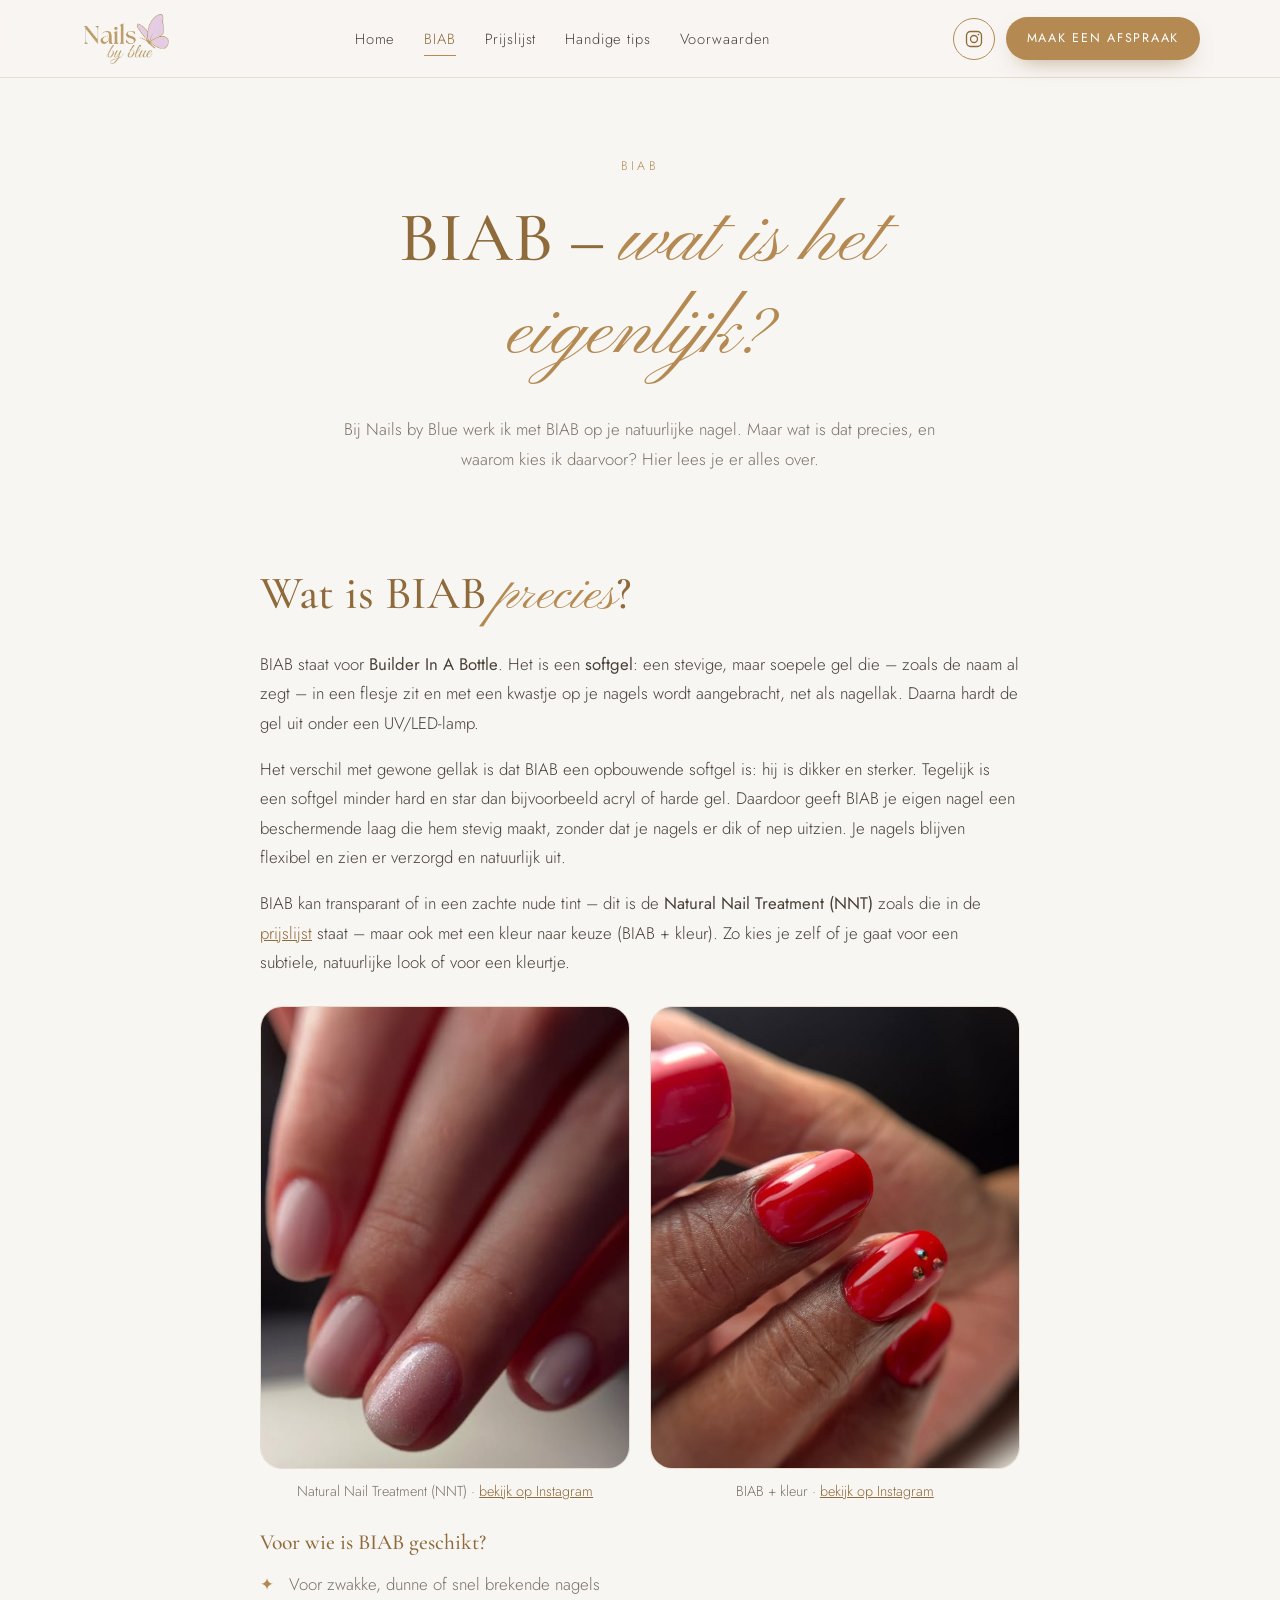
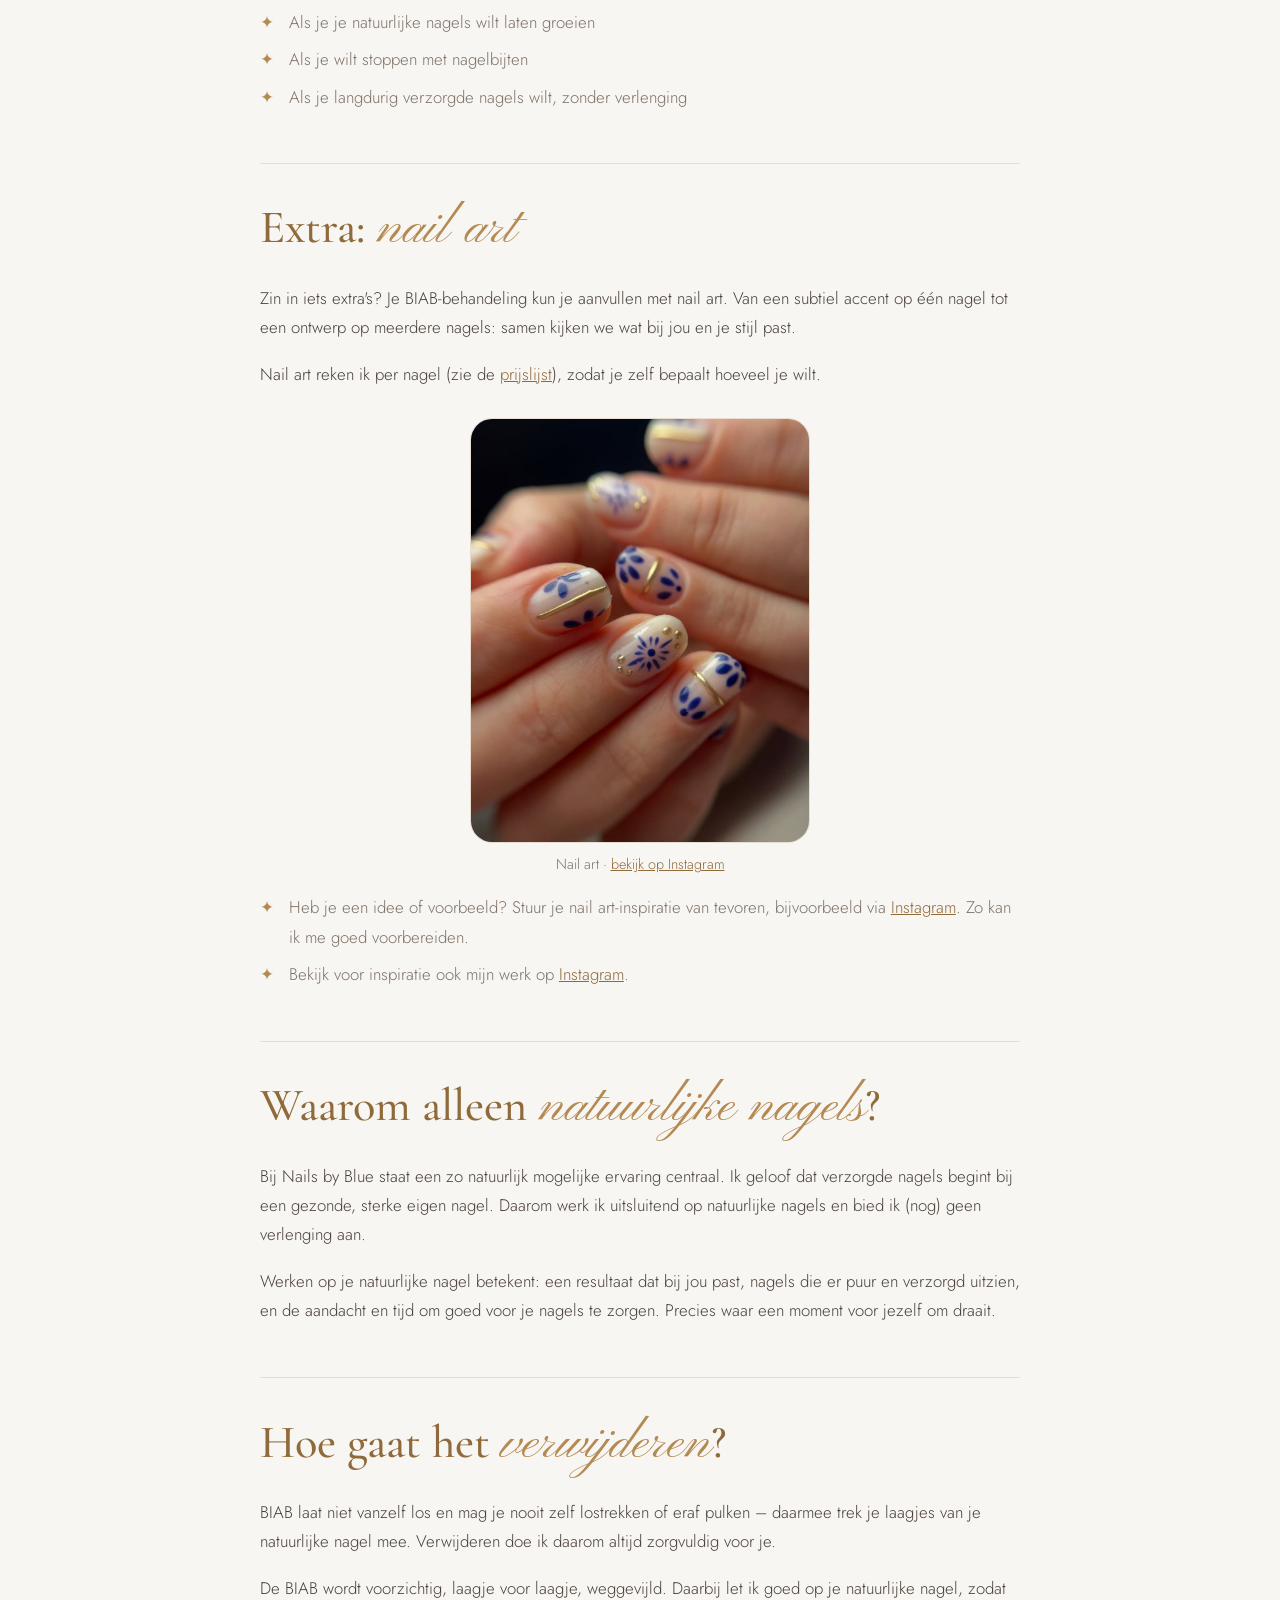
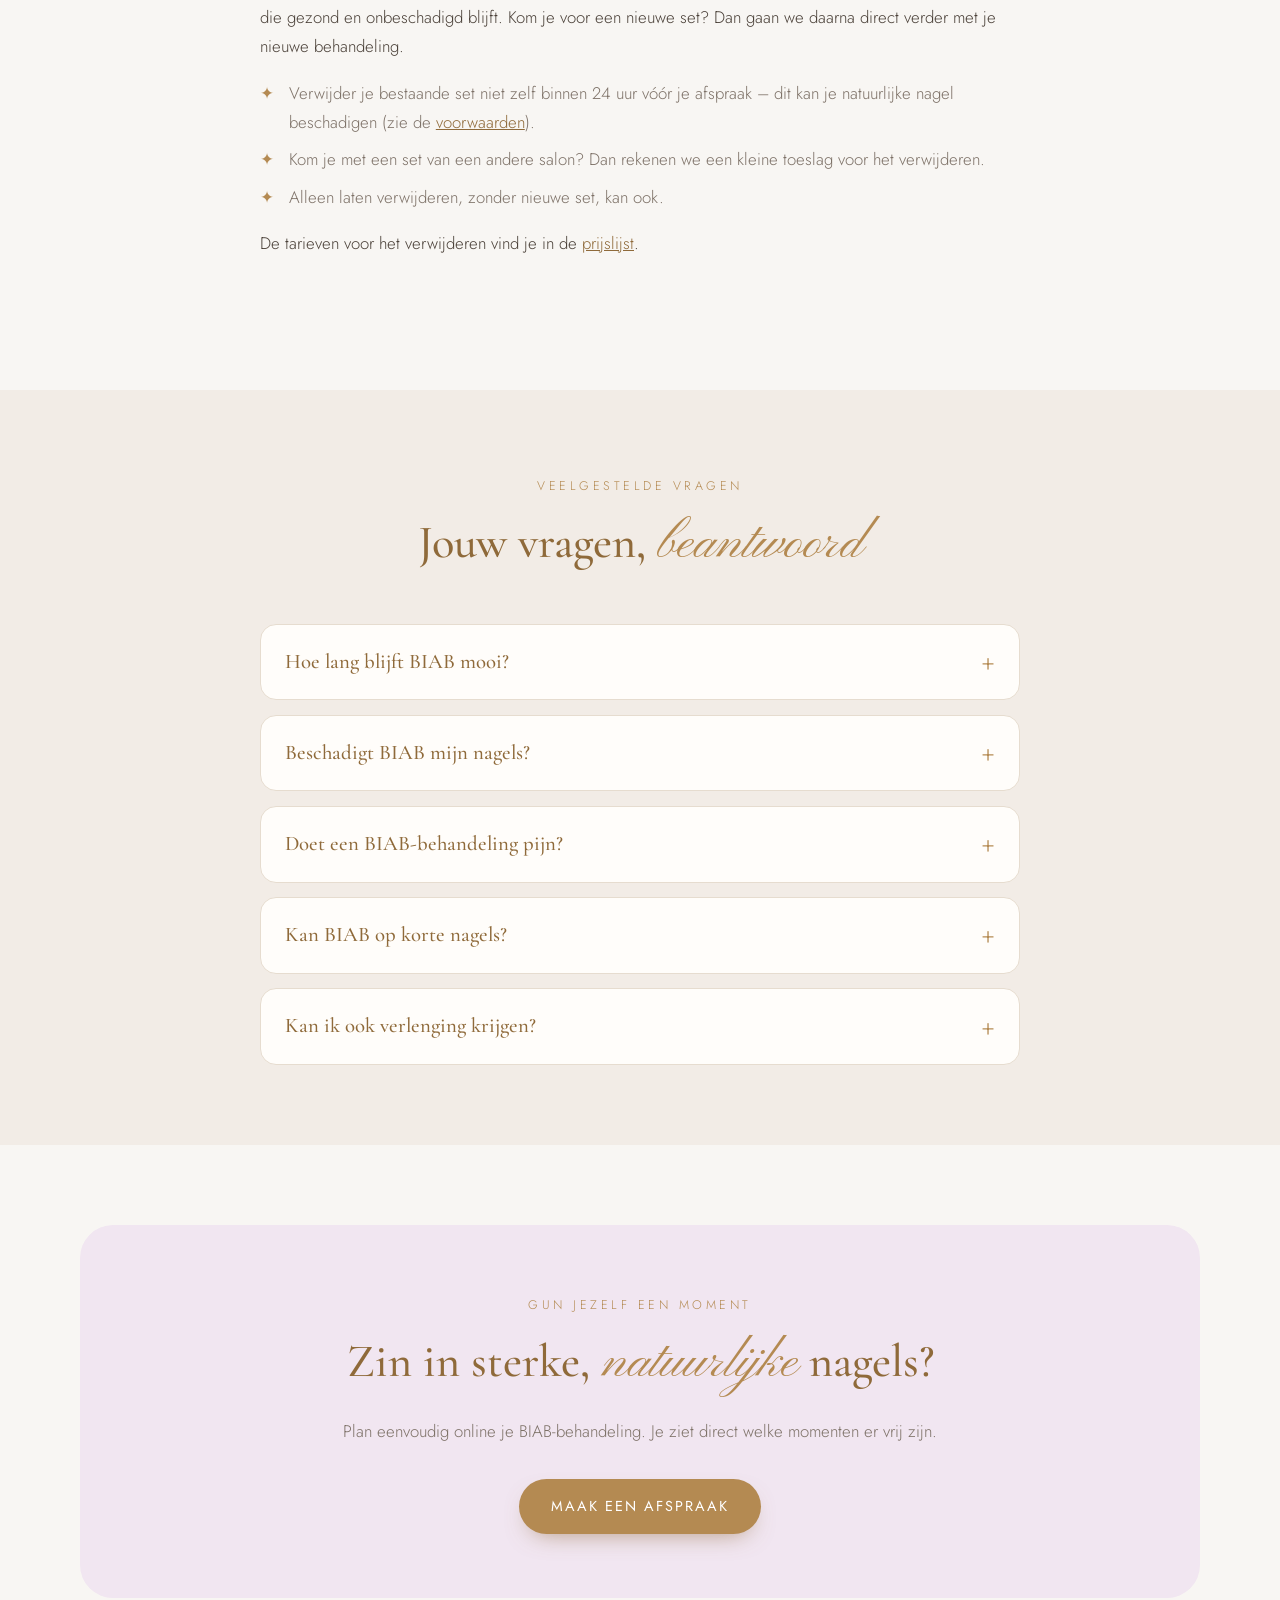
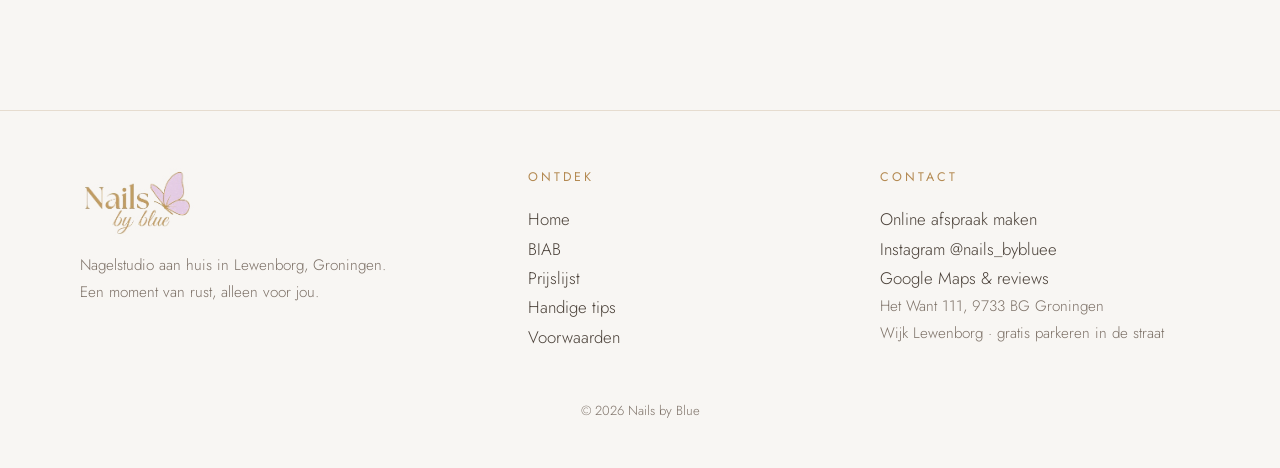
==== commit 00cc4164: "BIAB-pagina: voorbeeldfoto's NNT, BIAB + kleur en nail art Co-Authored-By: Claude Opus 5.5 <noreply@" ====
--- a/biab.html
+++ b/biab.html
@@ -13,7 +13,7 @@
   <link rel="preconnect" href="https://fonts.googleapis.com">
   <link rel="preconnect" href="https://fonts.gstatic.com" crossorigin>
   <link href="https://fonts.googleapis.com/css2?family=Cormorant+Garamond:ital,wght@0,400;0,500;1,400&family=Jost:wght@300;400&family=Pinyon+Script&display=swap" rel="stylesheet">
-  <link rel="stylesheet" href="css/style.css?v=2026-10-16">
+  <link rel="stylesheet" href="css/style.css?v=2026-10-16-2">
   <script type="application/ld+json">
 {
   "@context": "https://schema.org",
@@ -99,6 +99,16 @@
           <p>BIAB staat voor <strong>Builder In A Bottle</strong>. Het is een <strong>softgel</strong>: een stevige, maar soepele gel die – zoals de naam al zegt – in een flesje zit en met een kwastje op je nagels wordt aangebracht, net als nagellak. Daarna hardt de gel uit onder een UV/LED-lamp.</p>
           <p>Het verschil met gewone gellak is dat BIAB een opbouwende softgel is: hij is dikker en sterker. Tegelijk is een softgel minder hard en star dan bijvoorbeeld acryl of harde gel. Daardoor geeft BIAB je eigen nagel een beschermende laag die hem stevig maakt, zonder dat je nagels er dik of nep uitzien. Je nagels blijven flexibel en zien er verzorgd en natuurlijk uit.</p>
           <p>BIAB kan transparant of in een zachte nude tint – dit is de <strong>Natural Nail Treatment (NNT)</strong> zoals die in de <a href="prijslijst.html">prijslijst</a> staat – maar ook met een kleur naar keuze (BIAB + kleur). Zo kies je zelf of je gaat voor een subtiele, natuurlijke look of voor een kleurtje.</p>
+          <div class="photo-grid reveal">
+            <figure class="photo">
+              <img src="assets/fotos/biab-natural-nail-treatment.jpg" alt="Korte natuurlijke nagels met BIAB in een zachte nude tint" width="461" height="577" loading="lazy">
+              <figcaption>Natural Nail Treatment (NNT) · <a href="https://www.instagram.com/p/DbgHJq2jXw7/" target="_blank" rel="noopener">bekijk op Instagram</a></figcaption>
+            </figure>
+            <figure class="photo">
+              <img src="assets/fotos/biab-kleur.jpg" alt="Korte nagels met BIAB in een rode kleur" width="547" height="684" loading="lazy">
+              <figcaption>BIAB + kleur · <a href="https://www.instagram.com/p/Db5skADjQHd/" target="_blank" rel="noopener">bekijk op Instagram</a></figcaption>
+            </figure>
+          </div>
           <h3>Voor wie is BIAB geschikt?</h3>
           <ul class="check-list">
             <li>Voor zwakke, dunne of snel brekende nagels</li>
@@ -112,6 +122,12 @@
           <h2>Extra: <span class="script">nail art</span></h2>
           <p>Zin in iets extra's? Je BIAB-behandeling kun je aanvullen met nail art. Van een subtiel accent op één nagel tot een ontwerp op meerdere nagels: samen kijken we wat bij jou en je stijl past.</p>
           <p>Nail art reken ik per nagel (zie de <a href="prijslijst.html">prijslijst</a>), zodat je zelf bepaalt hoeveel je wilt.</p>
+          <div class="photo-grid photo-grid--single reveal">
+            <figure class="photo">
+              <img src="assets/fotos/nail-art.jpg" alt="Nail art met blauwe bloemetjes en gouden accenten op korte nagels" width="545" height="681" loading="lazy">
+              <figcaption>Nail art · <a href="https://www.instagram.com/p/Dc0n7ReDZJG/" target="_blank" rel="noopener">bekijk op Instagram</a></figcaption>
+            </figure>
+          </div>
           <ul class="check-list">
             <li>Heb je een idee of voorbeeld? Stuur je nail art-inspiratie van tevoren, bijvoorbeeld via <a href="https://www.instagram.com/nails_bybluee/" target="_blank" rel="noopener">Instagram</a>. Zo kan ik me goed voorbereiden.</li>
             <li>Bekijk voor inspiratie ook mijn werk op <a href="https://www.instagram.com/nails_bybluee/" target="_blank" rel="noopener">Instagram</a>.</li>
--- a/css/style.css
+++ b/css/style.css
@@ -349,3 +349,17 @@
 .btn-icon:hover { background: var(--lilac-soft); transform: translateY(-2px); }
 .btn-icon svg { width: 20px; height: 20px; fill: none; stroke: currentColor; stroke-width: 1.6; }
 .btn-icon svg .dot { fill: currentColor; stroke: none; }
+
+/* ---------- Voorbeeldfoto's (BIAB) ---------- */
+.photo-grid { display: grid; grid-template-columns: repeat(2, 1fr); gap: 1.2rem; margin: 1.8rem 0 .6rem; }
+.photo-grid--single { grid-template-columns: minmax(0, 340px); justify-content: center; }
+.photo { margin: 0; }
+.photo img {
+  width: 100%; aspect-ratio: 4 / 5; object-fit: cover;
+  border-radius: var(--radius); border: 1px solid var(--line);
+}
+.photo figcaption { margin-top: .6rem; font-size: .9rem; color: var(--muted); text-align: center; }
+@media (max-width: 480px) {
+  .photo-grid { gap: .8rem; }
+  .photo figcaption { font-size: .82rem; }
+}
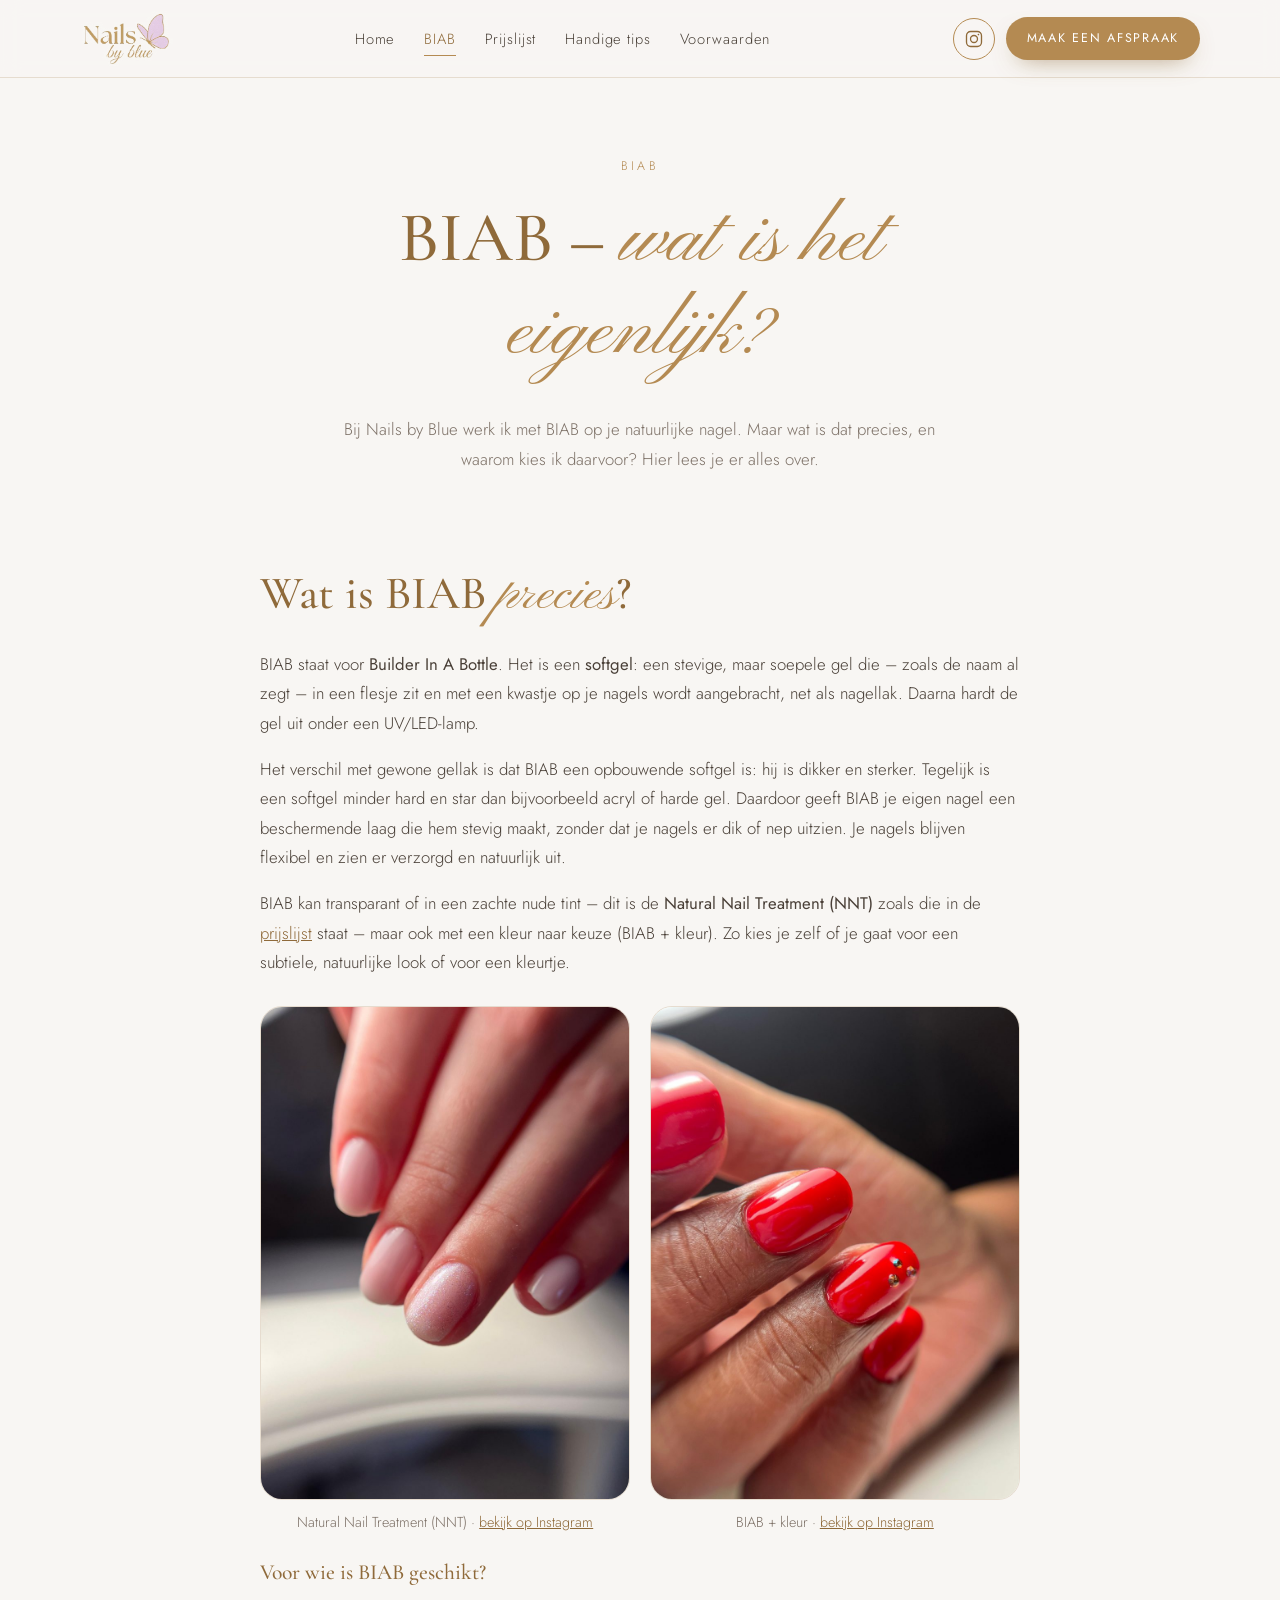
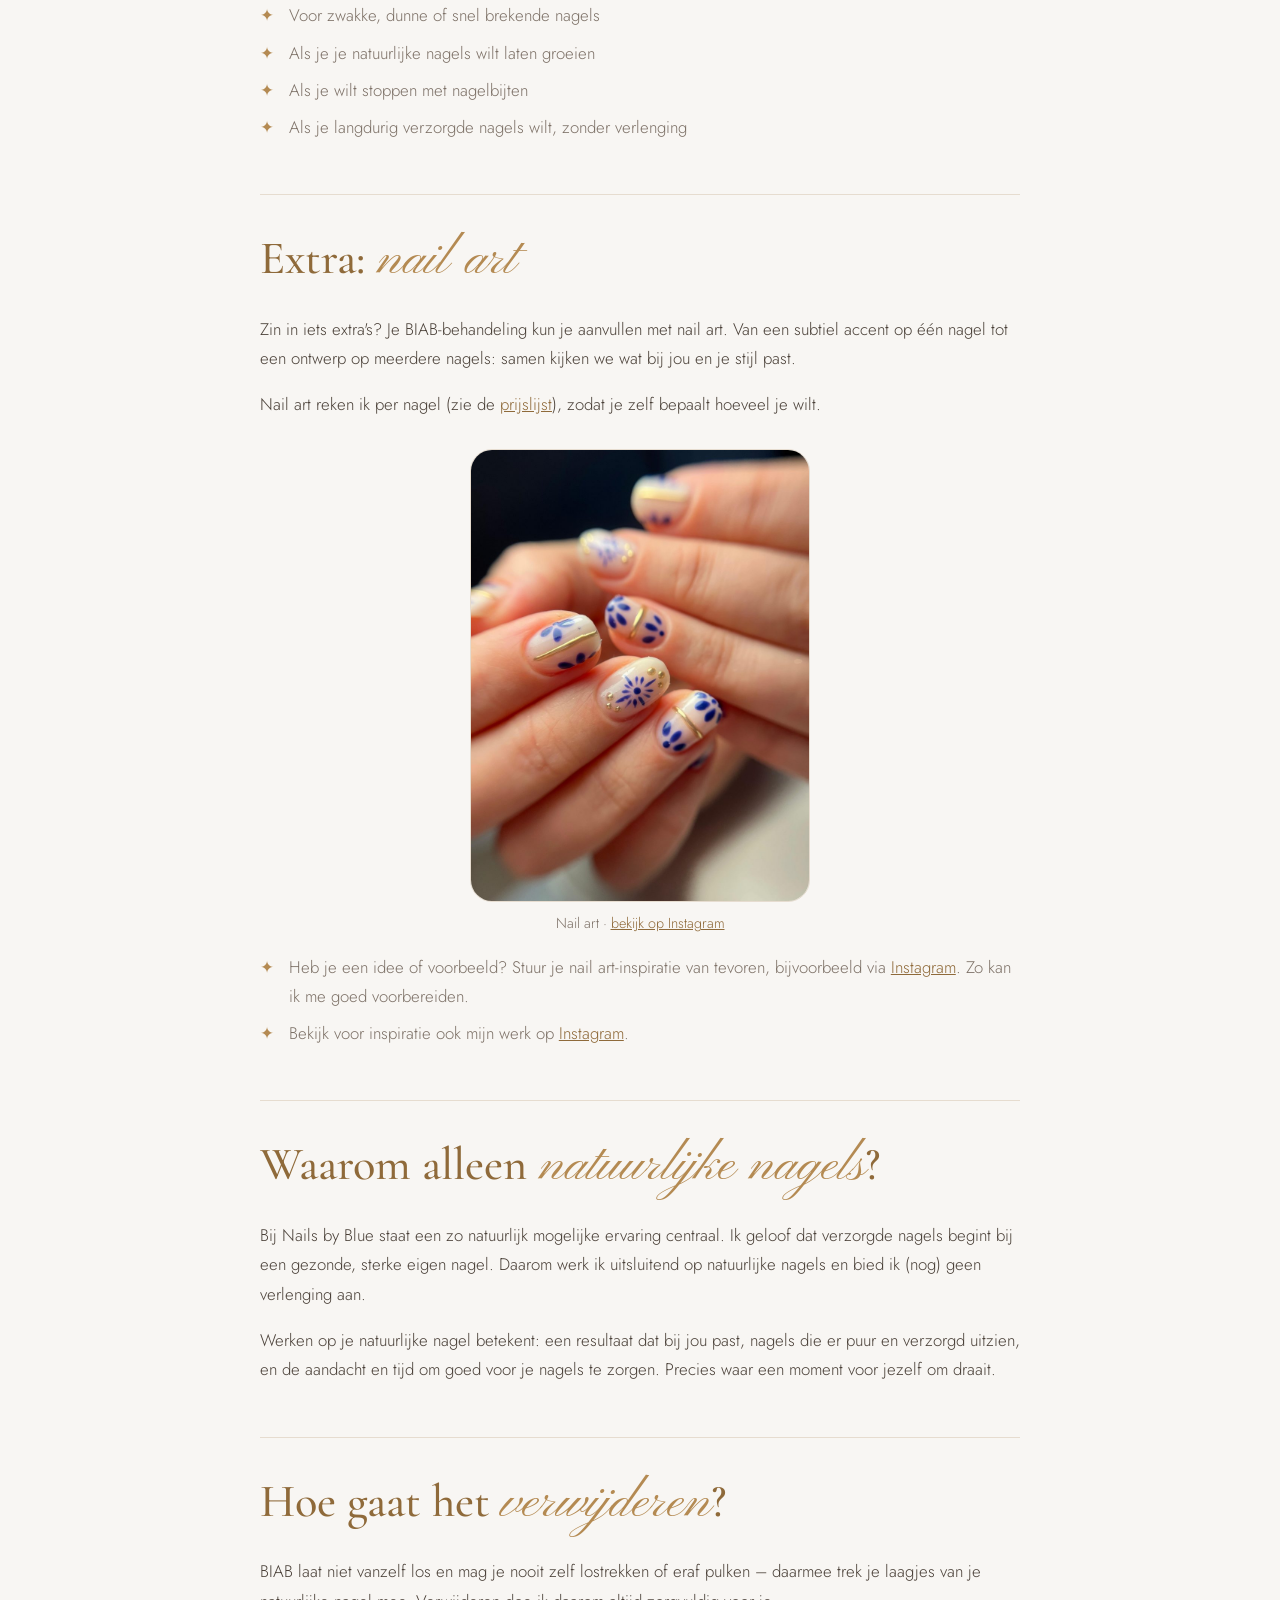
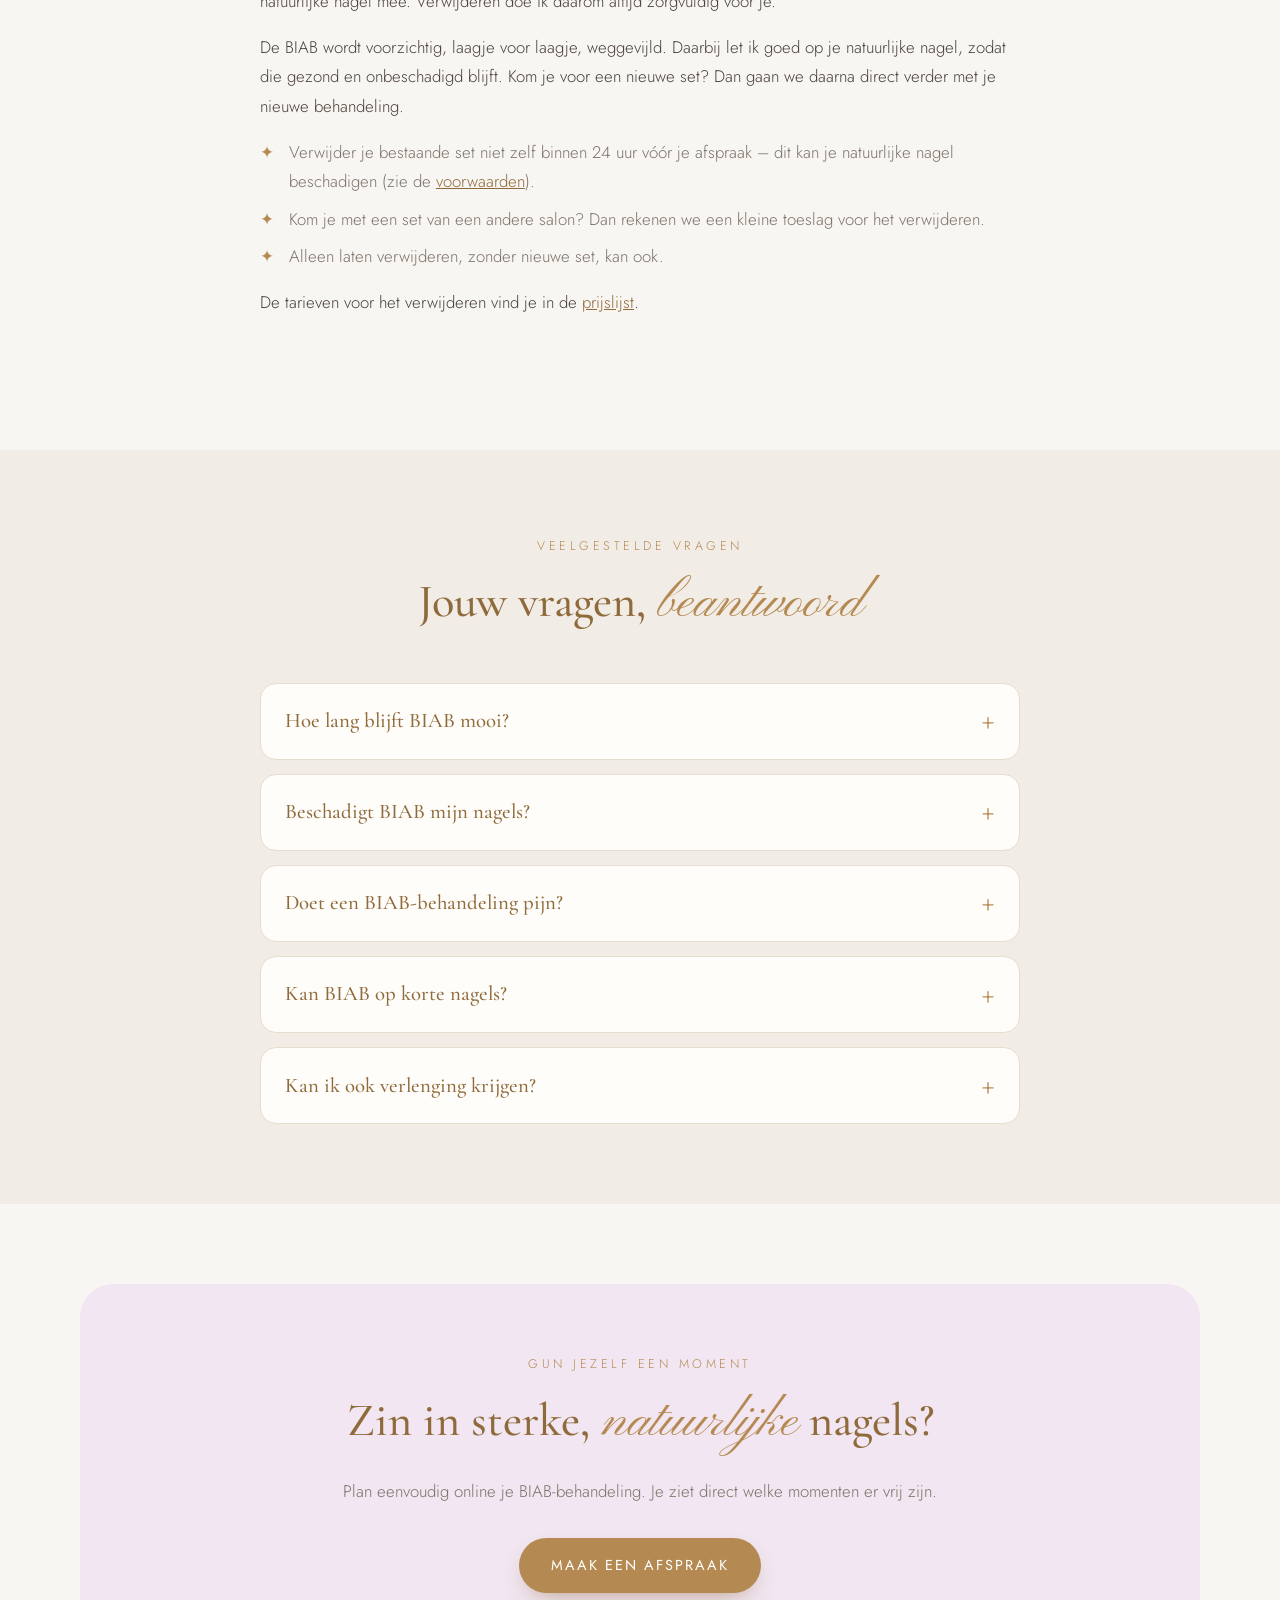
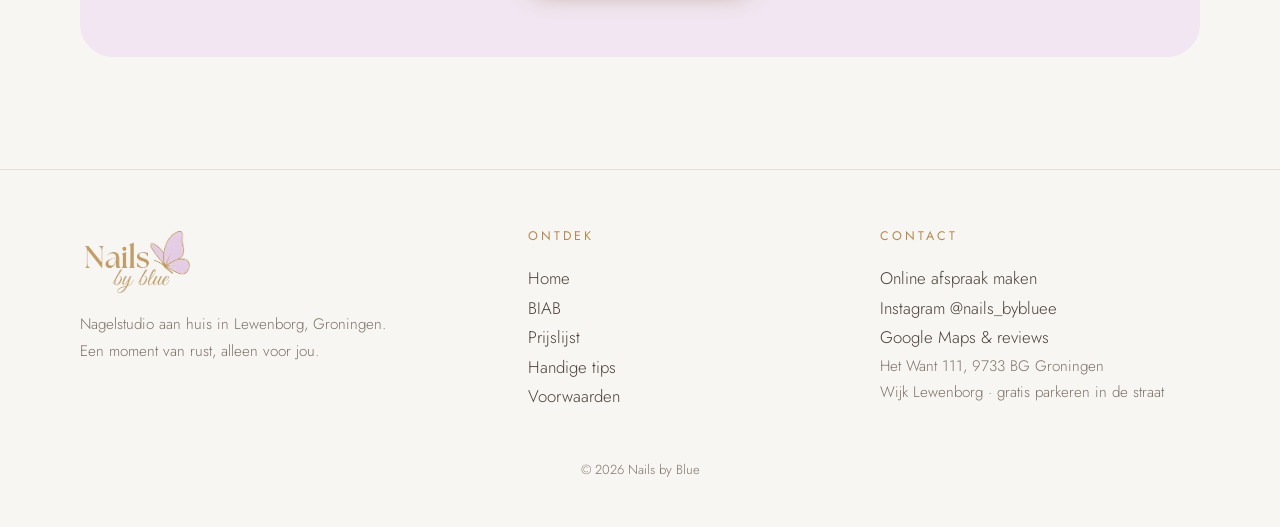
==== commit b0e28ba7: "BIAB-pagina: originele foto's in plaats van Instagram-screenshots Co-Authored-By: Claude Opus 5.5 <n" ====
--- a/biab.html
+++ b/biab.html
@@ -13,7 +13,7 @@
   <link rel="preconnect" href="https://fonts.googleapis.com">
   <link rel="preconnect" href="https://fonts.gstatic.com" crossorigin>
   <link href="https://fonts.googleapis.com/css2?family=Cormorant+Garamond:ital,wght@0,400;0,500;1,400&family=Jost:wght@300;400&family=Pinyon+Script&display=swap" rel="stylesheet">
-  <link rel="stylesheet" href="css/style.css?v=2026-10-16-2">
+  <link rel="stylesheet" href="css/style.css?v=2026-10-16-3">
   <script type="application/ld+json">
 {
   "@context": "https://schema.org",
@@ -101,11 +101,11 @@
           <p>BIAB kan transparant of in een zachte nude tint – dit is de <strong>Natural Nail Treatment (NNT)</strong> zoals die in de <a href="prijslijst.html">prijslijst</a> staat – maar ook met een kleur naar keuze (BIAB + kleur). Zo kies je zelf of je gaat voor een subtiele, natuurlijke look of voor een kleurtje.</p>
           <div class="photo-grid reveal">
             <figure class="photo">
-              <img src="assets/fotos/biab-natural-nail-treatment.jpg" alt="Korte natuurlijke nagels met BIAB in een zachte nude tint" width="461" height="577" loading="lazy">
+              <img src="assets/fotos/biab-natural-nail-treatment.jpg" alt="Korte natuurlijke nagels met BIAB in een zachte nude tint" width="900" height="1200" loading="lazy">
               <figcaption>Natural Nail Treatment (NNT) · <a href="https://www.instagram.com/p/DbgHJq2jXw7/" target="_blank" rel="noopener">bekijk op Instagram</a></figcaption>
             </figure>
             <figure class="photo">
-              <img src="assets/fotos/biab-kleur.jpg" alt="Korte nagels met BIAB in een rode kleur" width="547" height="684" loading="lazy">
+              <img src="assets/fotos/biab-kleur.jpg" alt="Korte nagels met BIAB in een rode kleur" width="900" height="1200" loading="lazy">
               <figcaption>BIAB + kleur · <a href="https://www.instagram.com/p/Db5skADjQHd/" target="_blank" rel="noopener">bekijk op Instagram</a></figcaption>
             </figure>
           </div>
@@ -124,7 +124,7 @@
           <p>Nail art reken ik per nagel (zie de <a href="prijslijst.html">prijslijst</a>), zodat je zelf bepaalt hoeveel je wilt.</p>
           <div class="photo-grid photo-grid--single reveal">
             <figure class="photo">
-              <img src="assets/fotos/nail-art.jpg" alt="Nail art met blauwe bloemetjes en gouden accenten op korte nagels" width="545" height="681" loading="lazy">
+              <img src="assets/fotos/nail-art.jpg" alt="Nail art met blauwe bloemetjes en gouden accenten op korte nagels" width="900" height="1200" loading="lazy">
               <figcaption>Nail art · <a href="https://www.instagram.com/p/Dc0n7ReDZJG/" target="_blank" rel="noopener">bekijk op Instagram</a></figcaption>
             </figure>
           </div>
--- a/css/style.css
+++ b/css/style.css
@@ -355,7 +355,7 @@
 .photo-grid--single { grid-template-columns: minmax(0, 340px); justify-content: center; }
 .photo { margin: 0; }
 .photo img {
-  width: 100%; aspect-ratio: 4 / 5; object-fit: cover;
+  width: 100%; aspect-ratio: 3 / 4; object-fit: cover;
   border-radius: var(--radius); border: 1px solid var(--line);
 }
 .photo figcaption { margin-top: .6rem; font-size: .9rem; color: var(--muted); text-align: center; }
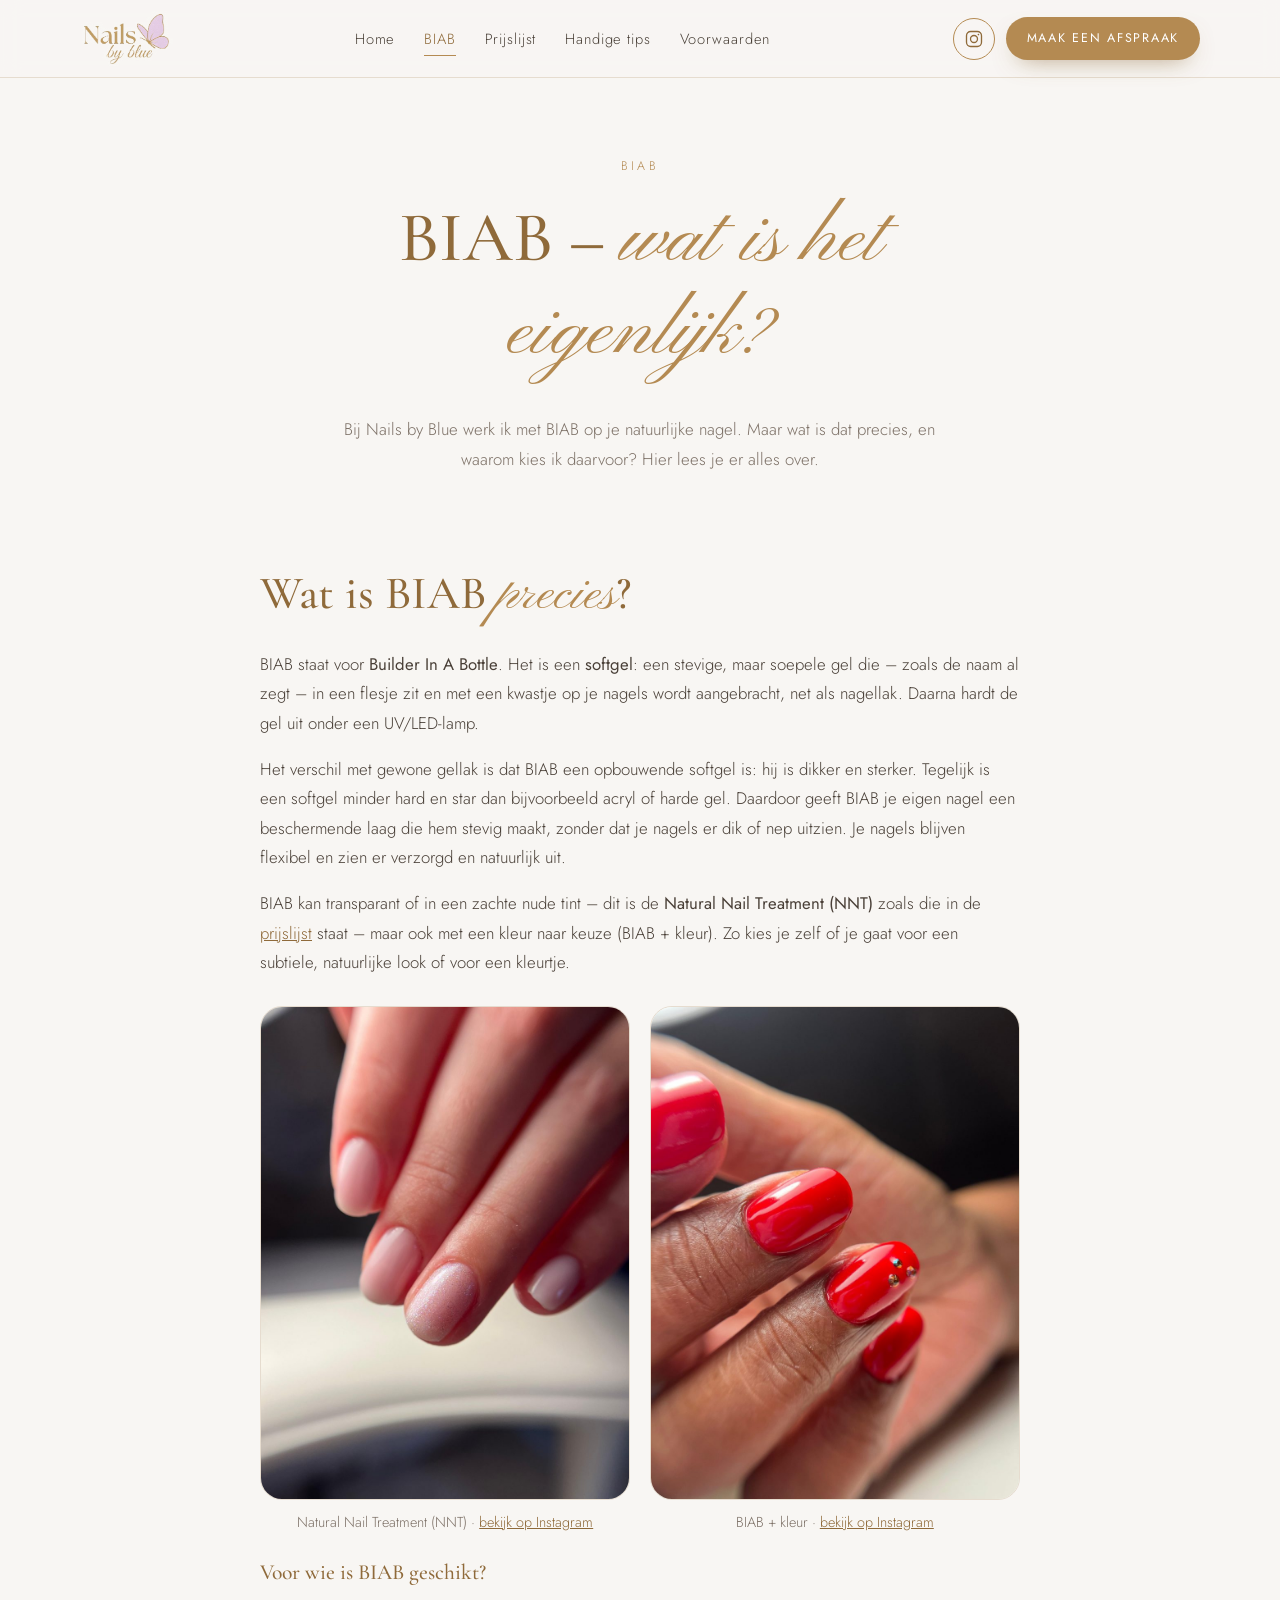
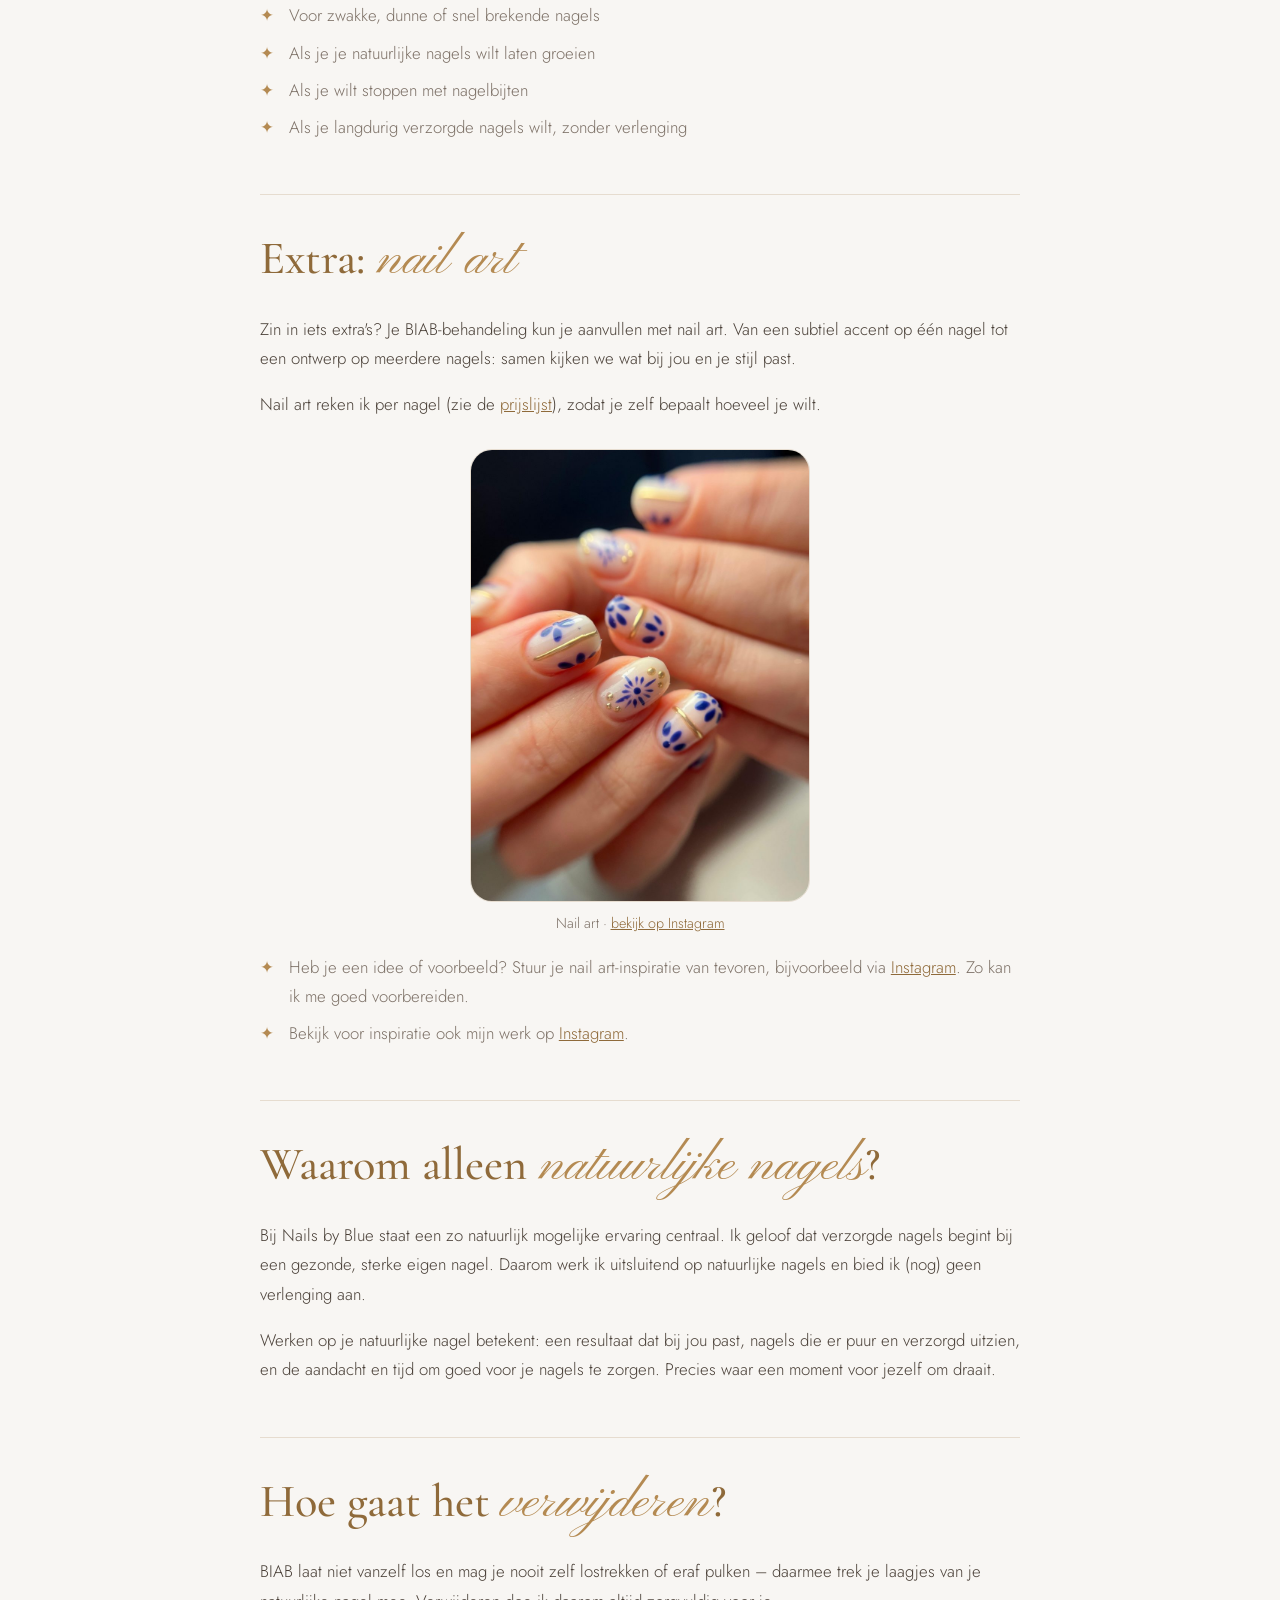
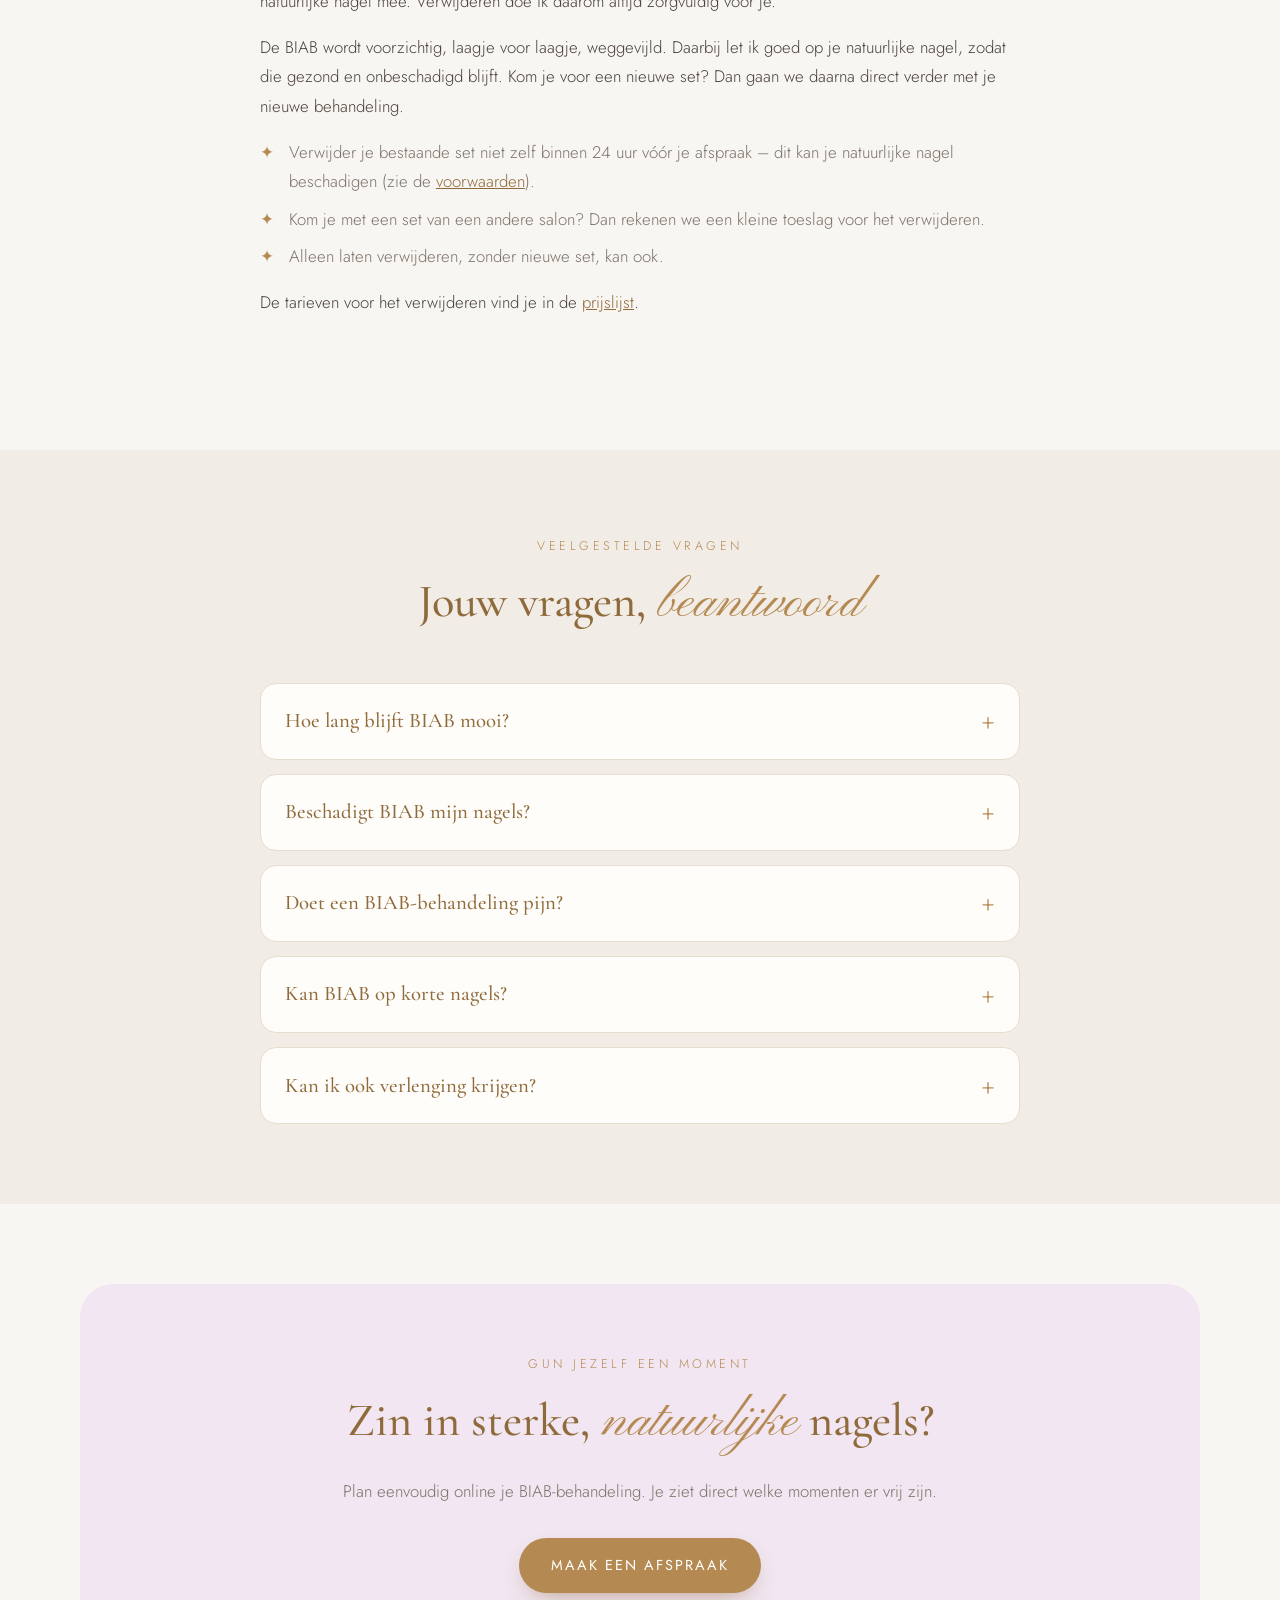
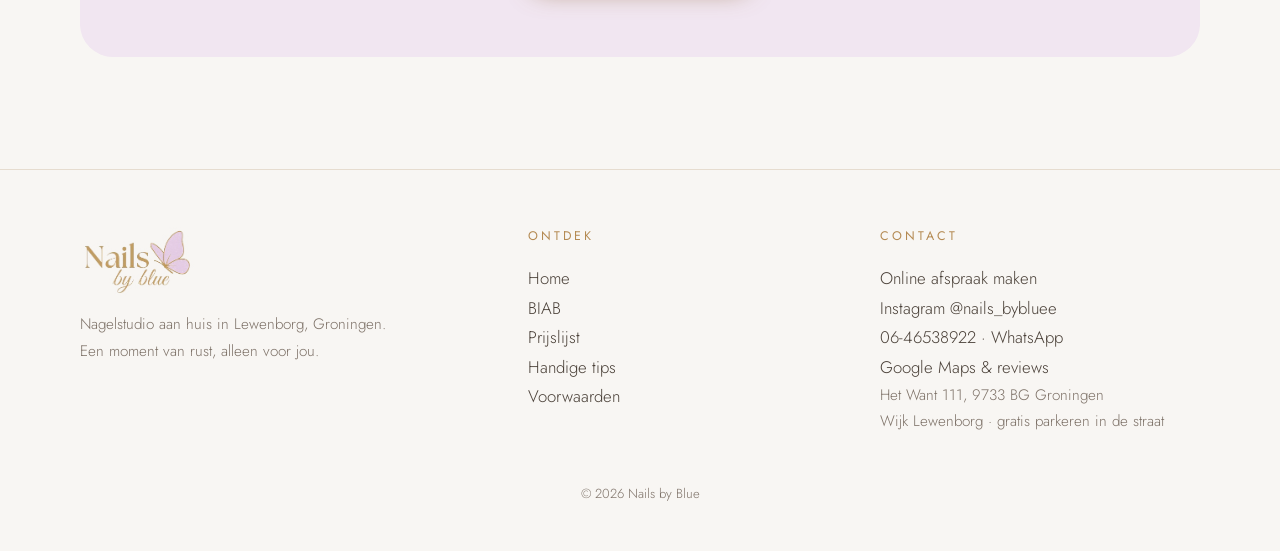
==== commit d8d350bb: "Tips: WhatsApp, nagelriemolie en scheef groeien; telefoon in footer; roller nagelriemolie in prijsli" ====
--- a/biab.html
+++ b/biab.html
@@ -13,7 +13,7 @@
   <link rel="preconnect" href="https://fonts.googleapis.com">
   <link rel="preconnect" href="https://fonts.gstatic.com" crossorigin>
   <link href="https://fonts.googleapis.com/css2?family=Cormorant+Garamond:ital,wght@0,400;0,500;1,400&family=Jost:wght@300;400&family=Pinyon+Script&display=swap" rel="stylesheet">
-  <link rel="stylesheet" href="css/style.css?v=2026-10-16-3">
+  <link rel="stylesheet" href="css/style.css?v=2026-10-16-4">
   <script type="application/ld+json">
 {
   "@context": "https://schema.org",
@@ -220,6 +220,7 @@
         <ul>
           <li><a href="https://nails-by-blue.salonized.com/widget_bookings/new?utm_source=website&amp;utm_medium=site&amp;utm_content=cta" target="_blank" rel="noopener">Online afspraak maken</a></li>
           <li><a href="https://www.instagram.com/nails_bybluee/" target="_blank" rel="noopener">Instagram @nails_bybluee</a></li>
+          <li><a href="tel:+31646538922">06-46538922</a> &middot; <a href="https://wa.me/31646538922" target="_blank" rel="noopener">WhatsApp</a></li>
           <li><a href="https://maps.google.com/?cid=5210472031992798231" target="_blank" rel="noopener">Google Maps &amp; reviews</a></li>
           <li><address>Het Want 111, 9733 BG Groningen<br>Wijk Lewenborg &middot; gratis parkeren in de straat</address></li>
         </ul>
--- a/css/style.css
+++ b/css/style.css
@@ -363,3 +363,6 @@
   .photo-grid { gap: .8rem; }
   .photo figcaption { font-size: .82rem; }
 }
+
+/* Ankerlinks niet achter de vaste kopbalk laten vallen */
+[id] { scroll-margin-top: 100px; }
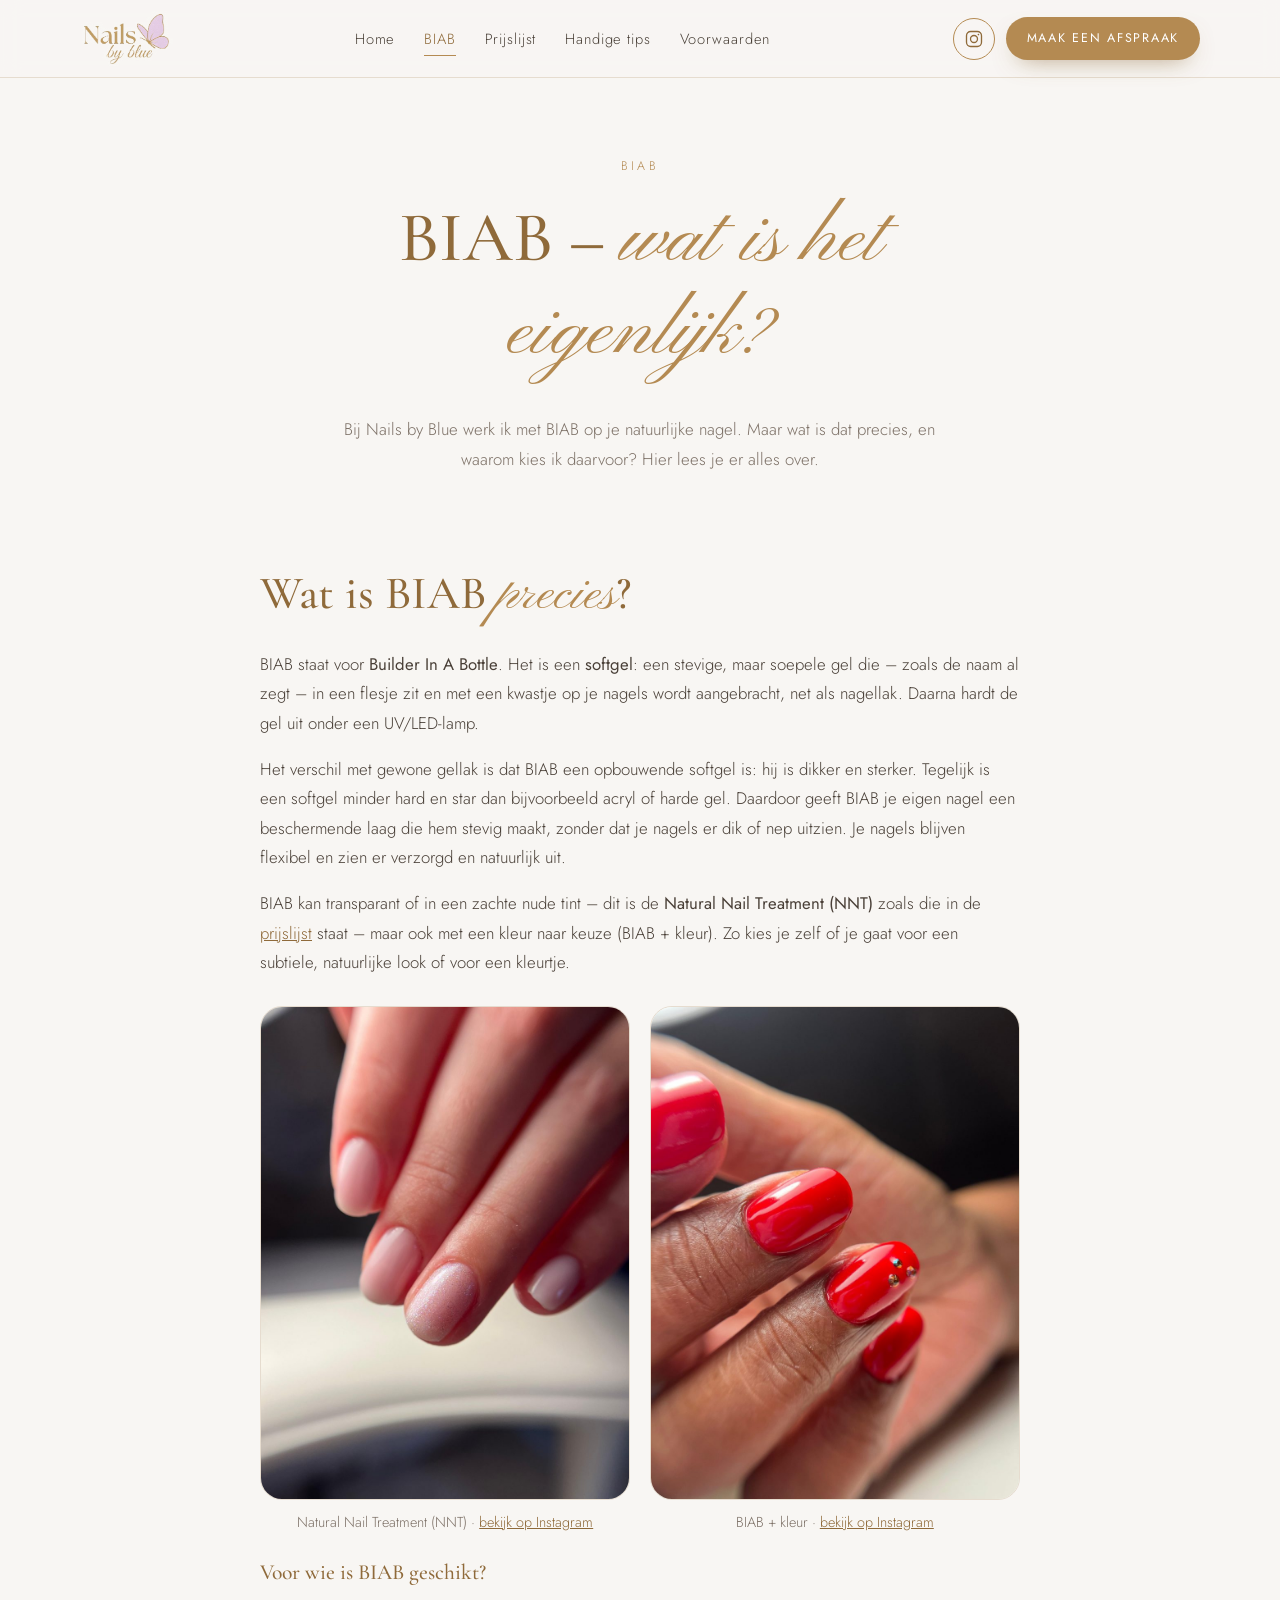
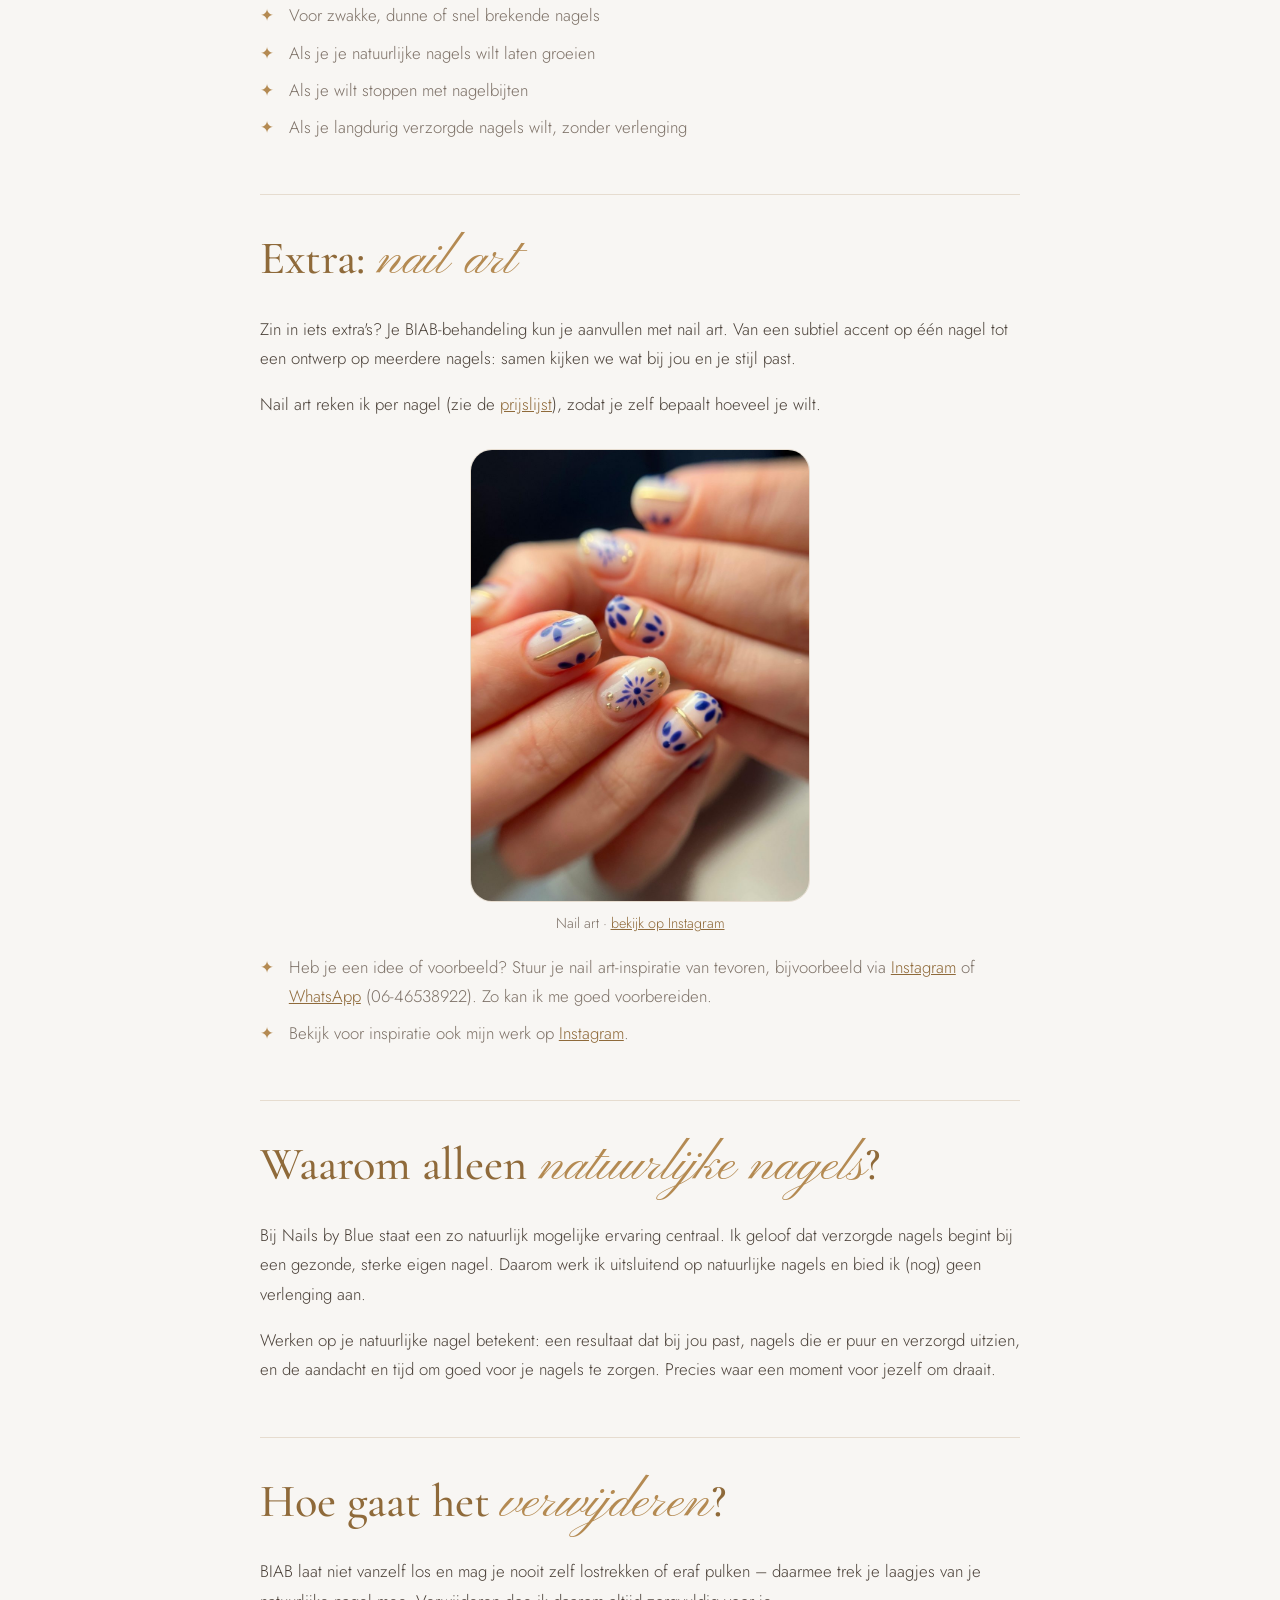
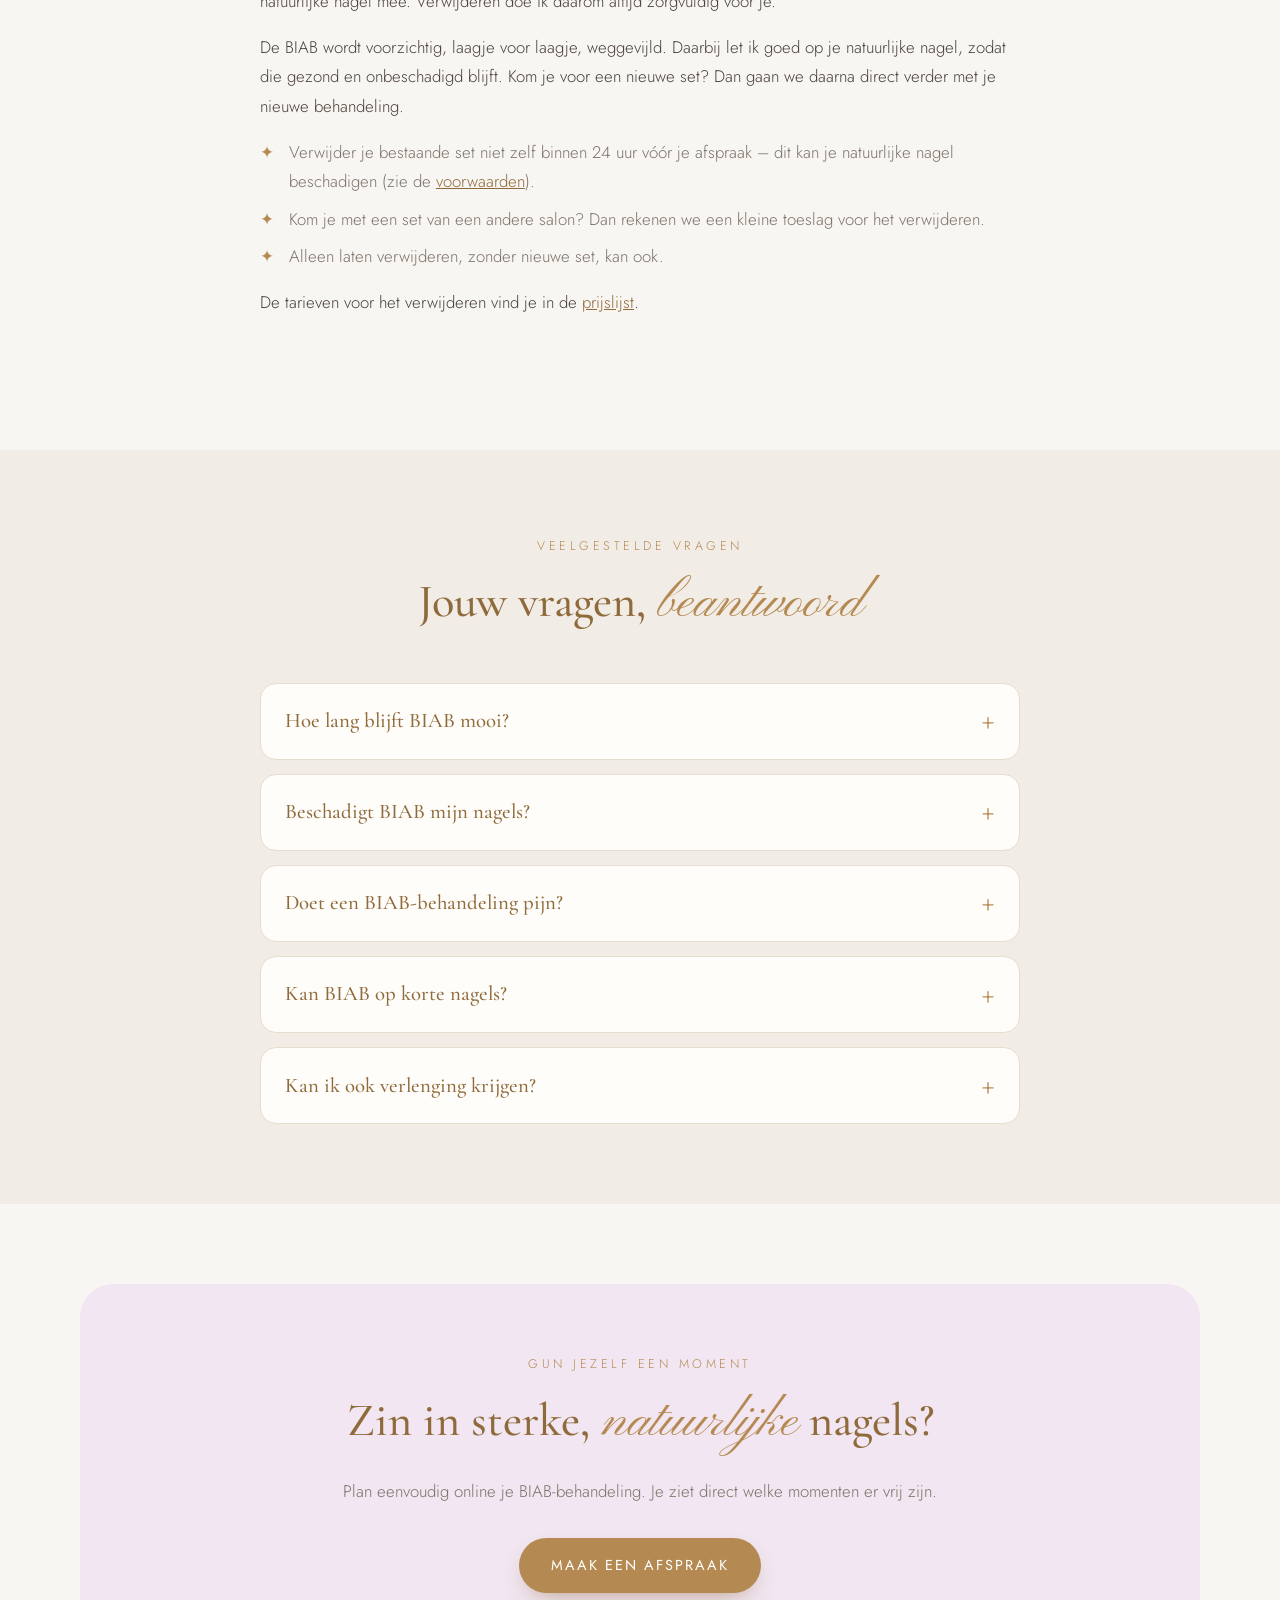
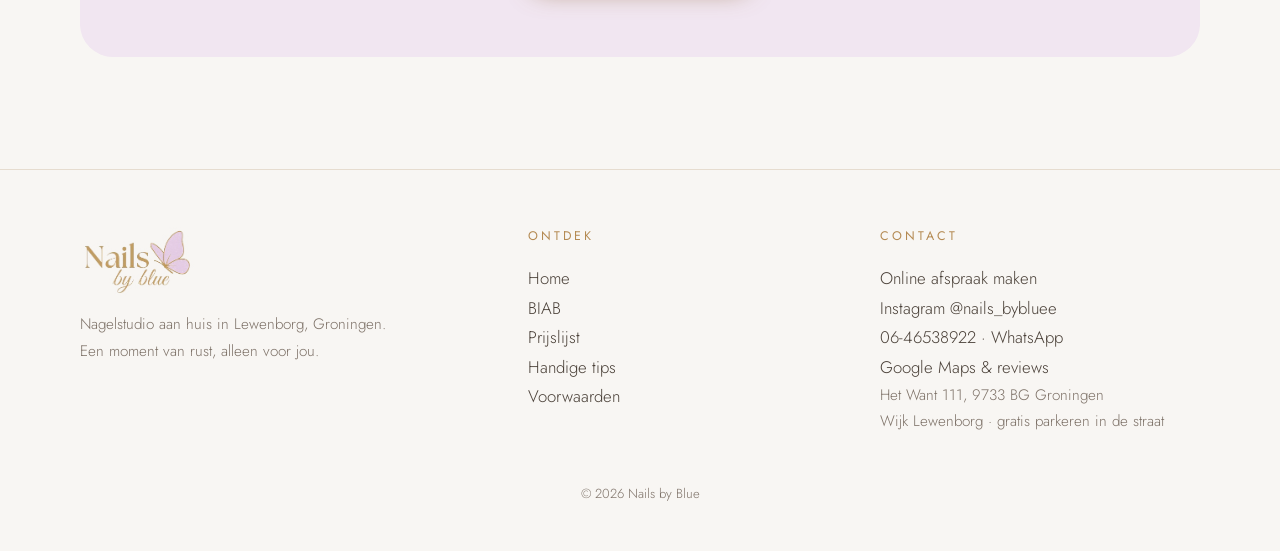
==== commit c3ee54f0: "BIAB-pagina: WhatsApp toegevoegd bij nail art-inspiratie Co-Authored-By: Claude Opus 5.5 <noreply@an" ====
--- a/biab.html
+++ b/biab.html
@@ -129,7 +129,7 @@
             </figure>
           </div>
           <ul class="check-list">
-            <li>Heb je een idee of voorbeeld? Stuur je nail art-inspiratie van tevoren, bijvoorbeeld via <a href="https://www.instagram.com/nails_bybluee/" target="_blank" rel="noopener">Instagram</a>. Zo kan ik me goed voorbereiden.</li>
+            <li>Heb je een idee of voorbeeld? Stuur je nail art-inspiratie van tevoren, bijvoorbeeld via <a href="https://www.instagram.com/nails_bybluee/" target="_blank" rel="noopener">Instagram</a> of <a href="https://wa.me/31646538922" target="_blank" rel="noopener">WhatsApp</a> (06-46538922). Zo kan ik me goed voorbereiden.</li>
             <li>Bekijk voor inspiratie ook mijn werk op <a href="https://www.instagram.com/nails_bybluee/" target="_blank" rel="noopener">Instagram</a>.</li>
           </ul>
         </div>
